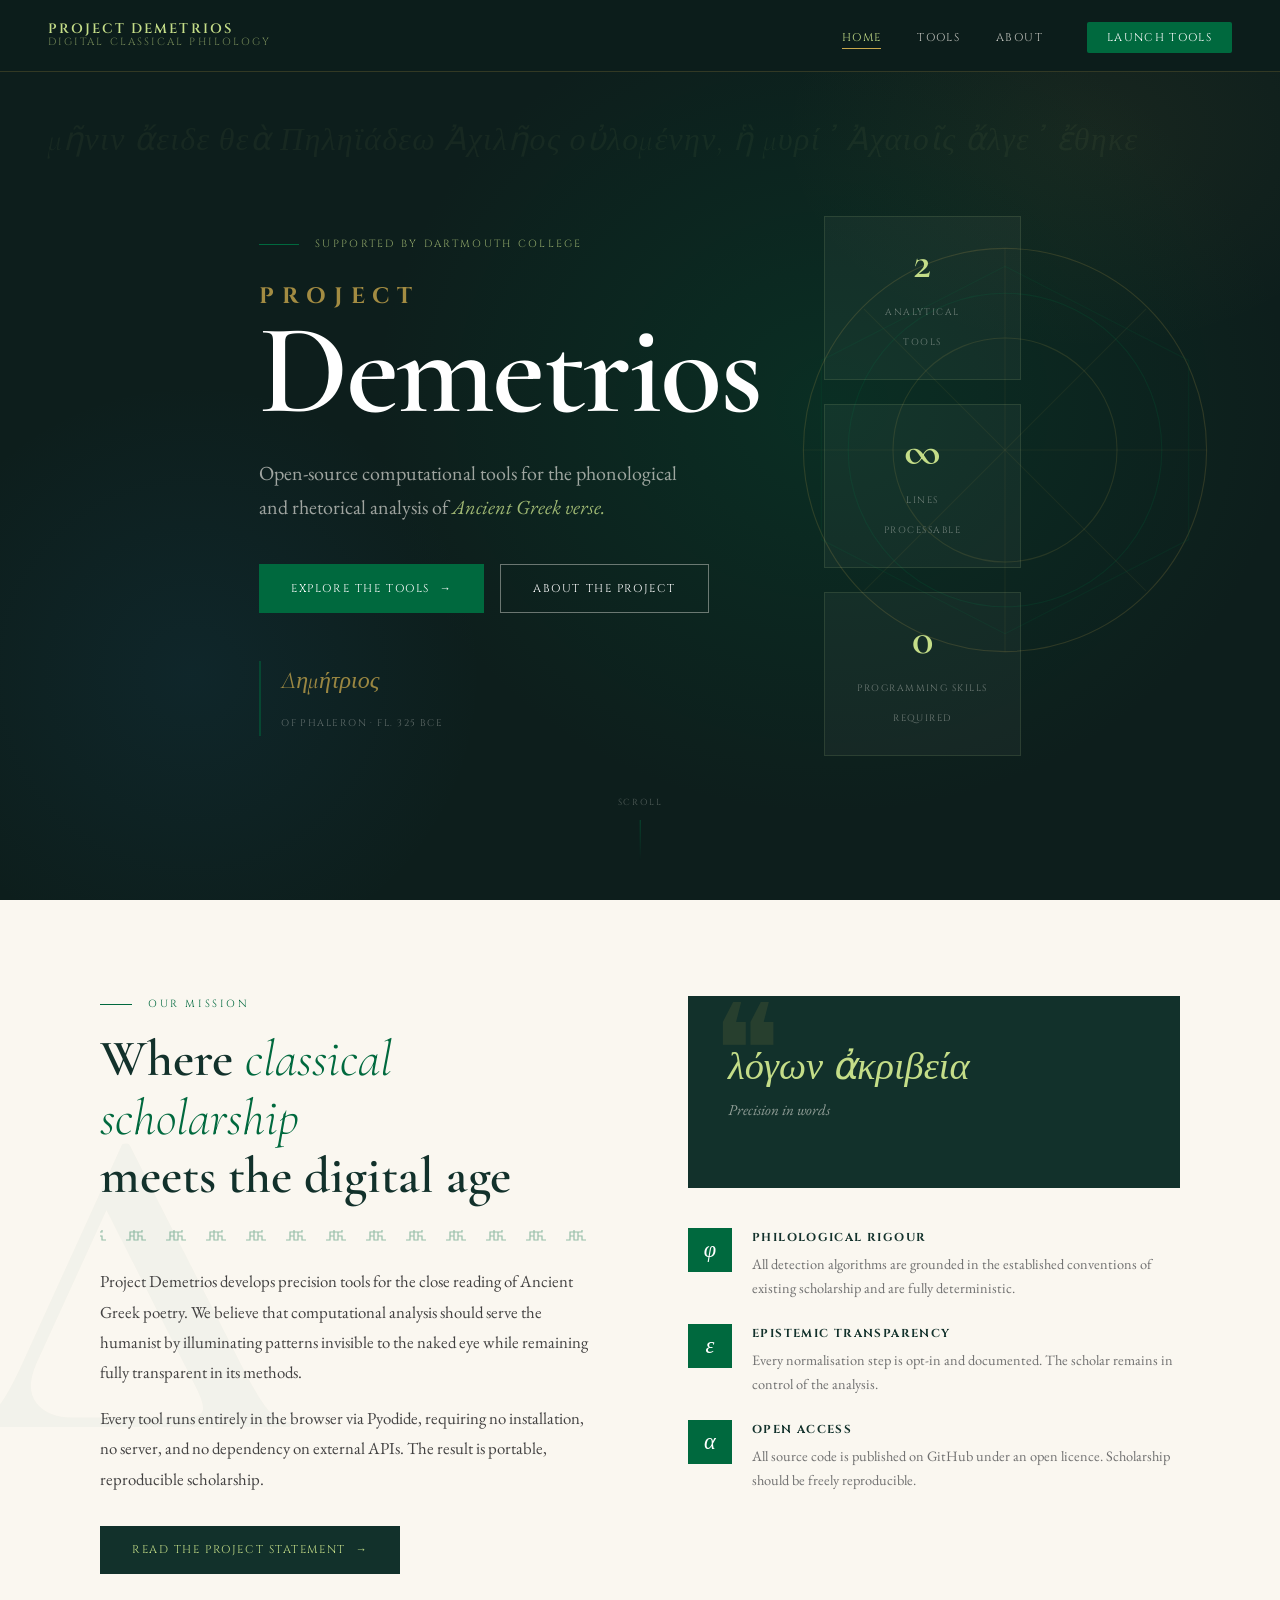
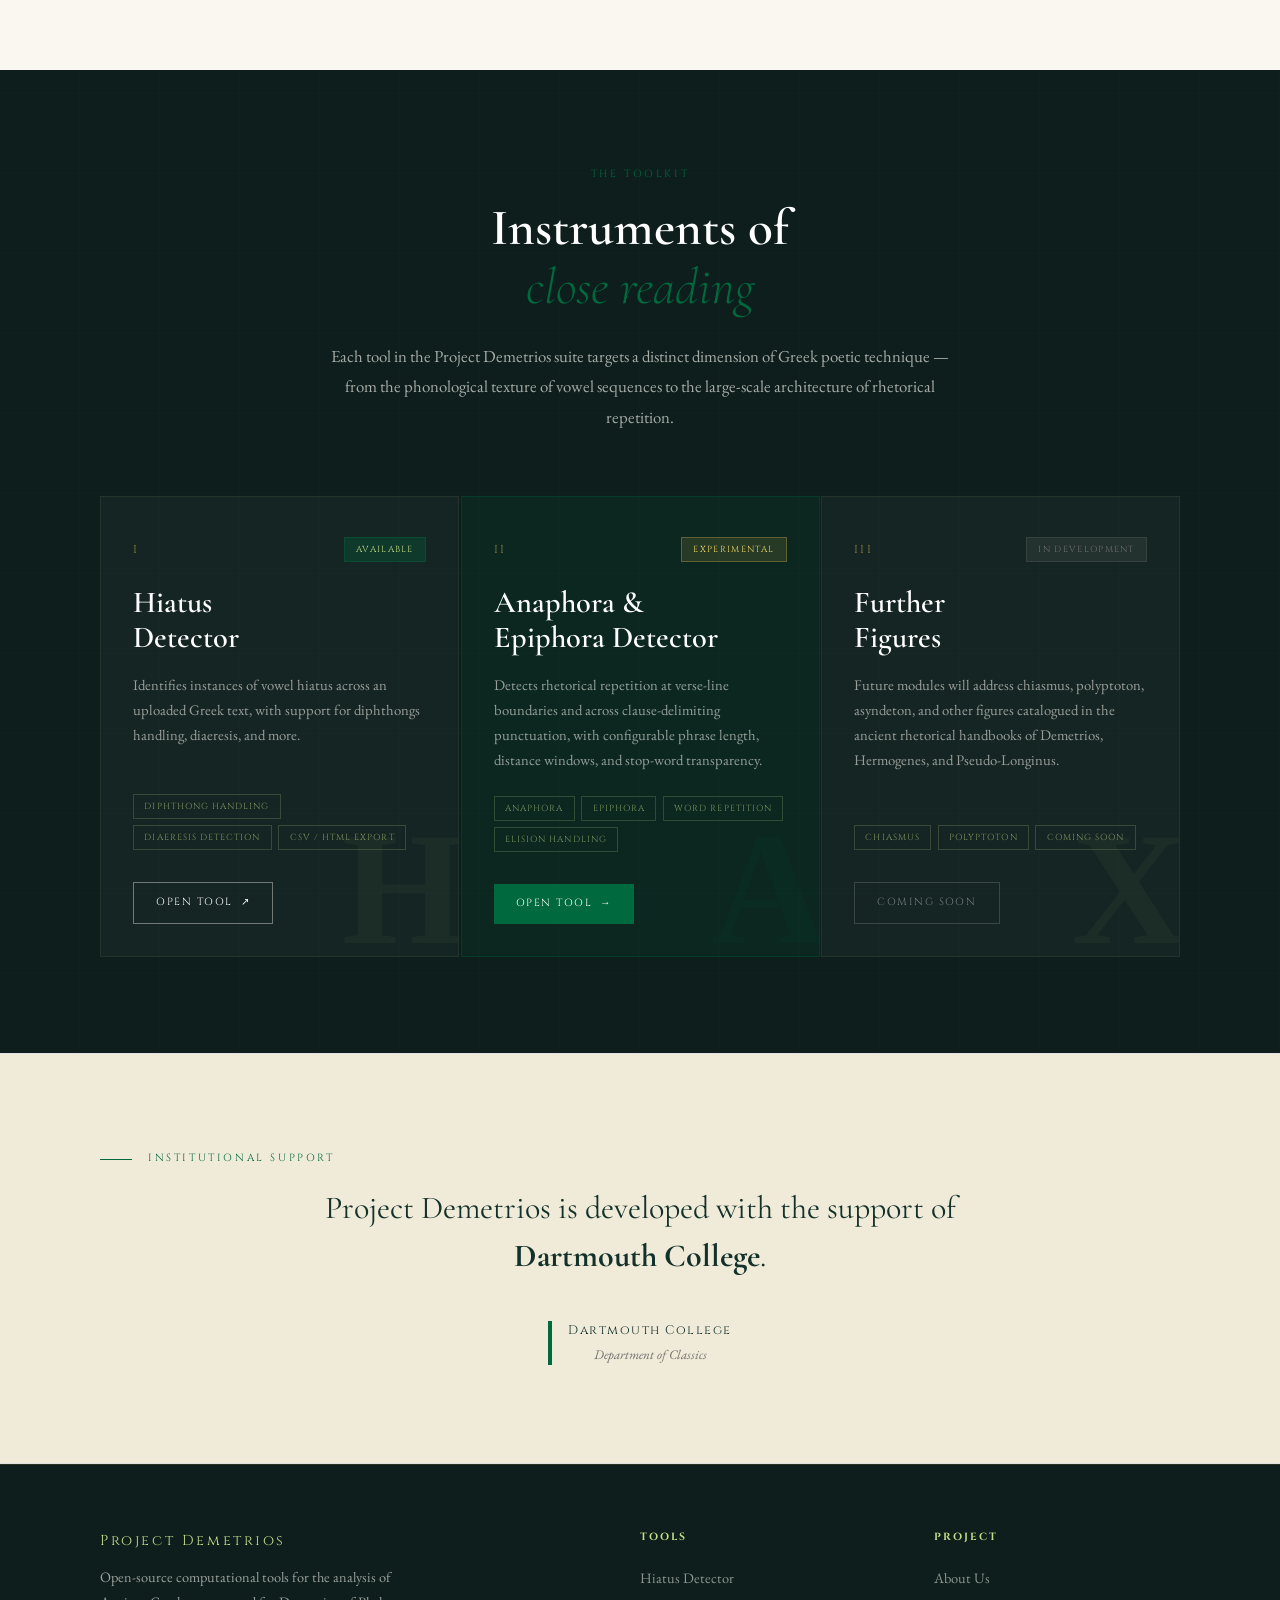
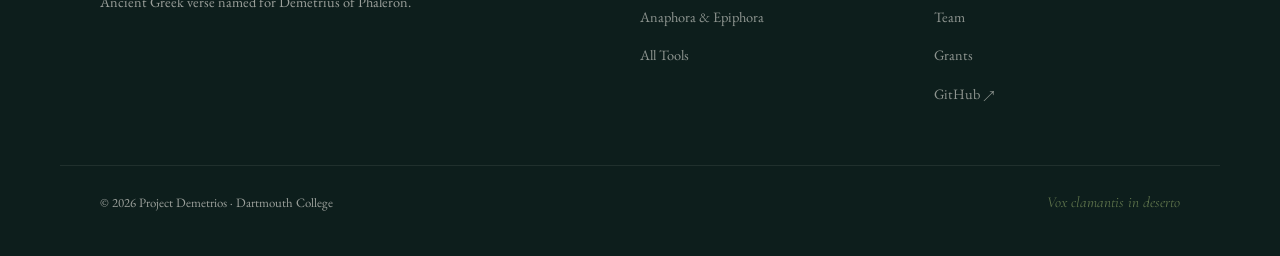
==== index.html @ bd02f6d4 "Update index.html" ====
<!DOCTYPE html>
<html lang="en">
<head>
  <meta charset="UTF-8" />
  <meta name="viewport" content="width=device-width, initial-scale=1.0" />
  <title>Project Demetrios — Digital Philology for Ancient Greek</title>
  <meta name="description" content="An open-source suite of computational tools for the phonological and rhetorical analysis of Ancient Greek verse, supported by Dartmouth College." />
  <link rel="stylesheet" href="style.css" />
  <link rel="stylesheet" href="home.css" />
  <link rel="icon" type="image/x-icon" href="/favicon.ico">
  <link rel="icon" type="image/png" sizes="16x16" href="/favicon-16x16.png">
  <link rel="icon" type="image/png" sizes="32x32" href="/favicon-32x32.png">
  <link rel="apple-touch-icon" sizes="180x180" href="/apple-touch-icon.png">
  <link rel="manifest" href="/site.webmanifest">
  <meta name="theme-color" content="#12312b">
</head>
<body>

<!-- ═══ NAVIGATION ═══════════════════════════════════════════════════════════ -->
<nav class="site-nav" aria-label="Main navigation">
  <a href="index.html" class="nav-logo">
    Project Demetrios
    <span>Digital Classical Philology</span>
  </a>
  <button class="hamburger" aria-label="Toggle navigation" aria-expanded="false">
    <span></span><span></span><span></span>
  </button>
  <ul class="nav-links">
    <li><a href="index.html">Home</a></li>
    <li><a href="tools.html">Tools</a></li>
    <li><a href="about.html">About</a></li>
    <li><a href="tools.html" class="nav-cta">Launch Tools</a></li>
  </ul>
</nav>

<!-- ═══ HERO ══════════════════════════════════════════════════════════════════ -->
<header class="hero" role="banner">
  <!-- Ghost manuscript inscription -->
  <div class="hero-inscription" aria-hidden="true">
    μῆνιν ἄειδε θεὰ Πηληϊάδεω Ἀχιλῆος οὐλομένην, ἣ μυρί᾽ Ἀχαιοῖς ἄλγε᾽ ἔθηκε
  </div>

  <!-- Geometric ornament -->
  <div class="hero-ornament" aria-hidden="true">
    <svg viewBox="0 0 200 200" fill="none" xmlns="http://www.w3.org/2000/svg">
      <circle cx="100" cy="100" r="90" stroke="rgba(201,168,76,0.25)" stroke-width="0.5"/>
      <circle cx="100" cy="100" r="70" stroke="rgba(0,105,62,0.3)" stroke-width="0.5"/>
      <circle cx="100" cy="100" r="50" stroke="rgba(201,168,76,0.2)" stroke-width="0.5"/>
      <line x1="100" y1="10" x2="100" y2="190" stroke="rgba(201,168,76,0.1)" stroke-width="0.5"/>
      <line x1="10" y1="100" x2="190" y2="100" stroke="rgba(201,168,76,0.1)" stroke-width="0.5"/>
      <line x1="37" y1="37" x2="163" y2="163" stroke="rgba(201,168,76,0.1)" stroke-width="0.5"/>
      <line x1="163" y1="37" x2="37" y2="163" stroke="rgba(201,168,76,0.1)" stroke-width="0.5"/>
      <polygon points="100,18 182,60 182,140 100,182 18,140 18,60" stroke="rgba(0,105,62,0.2)" stroke-width="0.5" fill="none"/>
    </svg>
  </div>

  <div class="hero-inner container">
    <div class="hero-content">
      <div class="hero-eyebrow">
        <span class="eyebrow-line"></span>
        Supported by Dartmouth College
      </div>

      <h1 class="hero-title">
        <span class="hero-title-project">Project</span>
        <span class="hero-title-name">Demetrios</span>
      </h1>

      <p class="hero-subtitle">
        Open-source computational tools for the phonological<br>
        and rhetorical analysis of <em>Ancient Greek verse.</em>
      </p>

      <div class="hero-actions">
        <a href="tools.html" class="btn btn-primary btn-arrow">Explore the Tools</a>
        <a href="about.html" class="btn btn-outline">About the Project</a>
      </div>

      <div class="hero-greek-label">
        <span>Δημήτριος</span>
        <span class="hero-greek-sub">Of Phaleron · fl. 325 BCE</span>
      </div>
    </div>

    <div class="hero-stat-cluster" aria-label="Project highlights">
      <div class="stat-card">
        <span class="stat-num">2</span>
        <span class="stat-label">Analytical<br>Tools</span>
      </div>
      <div class="stat-card">
        <span class="stat-num">∞</span>
        <span class="stat-label">Lines<br>Processable</span>
      </div>
      <div class="stat-card">
        <span class="stat-num">0</span>
        <span class="stat-label">Programming Skills<br>Required</span>
      </div>
    </div>
  </div>

  <!-- Scroll indicator -->
  <div class="scroll-indicator" aria-hidden="true">
    <span>Scroll</span>
    <div class="scroll-line"></div>
  </div>
</header>

<!-- ═══ MISSION STATEMENT ════════════════════════════════════════════════════ -->
<section class="section mission-section">
  <div class="container">
    <div class="mission-grid">
      <div class="mission-left reveal" data-delay="0">
        <div class="section-label">Our Mission</div>
        <h2 class="section-heading">
          Where <em>classical scholarship</em><br>
          meets the digital age
        </h2>
        <div class="meander-rule"></div>
        <p class="section-body">
          Project Demetrios develops precision tools for the close reading
          of Ancient Greek poetry. We believe that computational analysis
          should serve the humanist by illuminating patterns invisible to
          the naked eye while remaining fully transparent in its methods.
        </p>
        <p class="section-body" style="margin-top:1rem;">
          Every tool runs entirely in the browser via Pyodide, requiring
          no installation, no server, and no dependency on external APIs.
          The result is portable, reproducible scholarship.
        </p>
        <a href="about.html" class="btn btn-dark btn-arrow" style="margin-top:2rem;">
          Read the Project Statement
        </a>
      </div>

      <div class="mission-right reveal" data-delay="150">
        <blockquote class="pull-quote">
          <div class="pq-greek">λόγων ἀκριβεία</div>
          <div class="pq-translation">Precision in words</div>
        </blockquote>

        <div class="mission-pillars">
          <div class="pillar">
            <div class="pillar-icon">φ</div>
            <div class="pillar-text">
              <h4>Philological Rigour</h4>
              <p>All detection algorithms are grounded in the established
              conventions of existing scholarship and are fully deterministic.</p>
            </div>
          </div>
          <div class="pillar">
            <div class="pillar-icon">ε</div>
            <div class="pillar-text">
              <h4>Epistemic Transparency</h4>
              <p>Every normalisation step is opt-in and documented.
              The scholar remains in control of the analysis.</p>
            </div>
          </div>
          <div class="pillar">
            <div class="pillar-icon">α</div>
            <div class="pillar-text">
              <h4>Open Access</h4>
              <p>All source code is published on GitHub under an open
              licence. Scholarship should be freely reproducible.</p>
            </div>
          </div>
        </div>
      </div>
    </div>
  </div>
</section>

<!-- ═══ TOOLS SHOWCASE ═══════════════════════════════════════════════════════ -->
<section class="section tools-section">
  <div class="tools-bg-decoration" aria-hidden="true"></div>
  <div class="container">
    <div class="tools-header reveal">
      <div class="section-label">The Toolkit</div>
      <h2 class="section-heading" style="color: var(--snow-white);">
        Instruments of<br><em>close reading</em>
      </h2>
      <p class="section-body" style="color: rgba(250,247,240,0.65);">
        Each tool in the Project Demetrios suite targets a distinct
        dimension of Greek poetic technique — from the phonological
        texture of vowel sequences to the large-scale architecture of
        rhetorical repetition.
      </p>
    </div>

    <div class="tools-grid">

      <!-- Tool 1: Hiatus Detector -->
      <article class="tool-card reveal" data-delay="0">
        <div class="tool-card-header">
          <div class="tool-number">I</div>
          <div class="tool-badge">Available</div>
        </div>
        <div class="tool-greek-letter" aria-hidden="true">Η</div>
        <h3 class="tool-title">Hiatus<br>Detector</h3>
        <p class="tool-desc">
          Identifies instances of vowel hiatus across an uploaded Greek text, with
          support for diphthongs handling, diaeresis, and more.
        </p>
        <div class="tool-features">
          <span>Diphthong handling</span>
          <span>Diaeresis detection</span>
          <span>CSV / HTML export</span>
        </div>
        <a href="https://projectdemetrios.dartmouth.edu/hiatus/"
           target="_blank" rel="noopener"
           class="tool-link btn btn-outline">
          Open Tool <span>↗</span>
        </a>
      </article>

      <!-- Tool 2: Anaphora / Epiphora -->
      <article class="tool-card tool-card--featured reveal" data-delay="120">
        <div class="tool-card-header">
          <div class="tool-number">II</div>
          <div class="tool-badge tool-badge--new">Experimental</div>
        </div>
        <div class="tool-greek-letter" aria-hidden="true">Α</div>
        <h3 class="tool-title">Anaphora &amp;<br>Epiphora Detector</h3>
        <p class="tool-desc">
          Detects rhetorical repetition at verse-line boundaries and
          across clause-delimiting punctuation, with configurable
          phrase length, distance windows, and stop-word transparency.
        </p>
        <div class="tool-features">
          <span>Anaphora</span>
          <span>Epiphora</span>
          <span>Word repetition</span>
          <span>Elision handling</span>
        </div>
        <a href="tools.html" class="tool-link btn btn-primary">
          Open Tool <span>→</span>
        </a>
      </article>

      <!-- Tool 3: Coming soon -->
      <article class="tool-card tool-card--soon reveal" data-delay="240">
        <div class="tool-card-header">
          <div class="tool-number">III</div>
          <div class="tool-badge tool-badge--soon">In Development</div>
        </div>
        <div class="tool-greek-letter" aria-hidden="true">Χ</div>
        <h3 class="tool-title">Further<br>Figures</h3>
        <p class="tool-desc">
          Future modules will address chiasmus, polyptoton, asyndeton,
          and other figures catalogued in the ancient rhetorical handbooks
          of Demetrios, Hermogenes, and Pseudo-Longinus.
        </p>
        <div class="tool-features">
          <span>Chiasmus</span>
          <span>Polyptoton</span>
          <span>Coming Soon</span>
        </div>
        <span class="tool-link btn btn-outline" style="opacity:0.4;cursor:not-allowed;">
          Coming Soon
        </span>
      </article>

    </div>
  </div>
</section>

<!-- ═══ INSTITUTIONS ══════════════════════════════════════════════════════════ -->
<section class="section institutions-section">
  <div class="container">
    <div class="institutions-inner reveal">
      <div class="section-label">Institutional Support</div>
      <p class="institutions-statement">
        Project Demetrios is developed with the support of<br>
        <strong>Dartmouth College</strong>.
      </p>
      <div class="institution-logos">
        <div class="institution-logo">
          <div class="inst-color-block" style="background: var(--dartmouth-green);"></div>
          <div class="inst-text">
            <div class="inst-name">Dartmouth College</div>
            <div class="inst-dept">Department of Classics</div>
          </div>
        </div>
      </div>
    </div>
  </div>
</section>

<!-- ═══ FOOTER ═════════════════════════════════════════════════════════════════ -->
<footer class="site-footer">
  <div class="footer-inner">
    <div class="footer-brand">
      <div class="brand-name">Project Demetrios</div>
      <p>Open-source computational tools for the analysis of Ancient Greek verse named for Demetrius of Phaleron.</p>
    </div>
    <div class="footer-col">
      <h4>Tools</h4>
      <ul>
        <li><a href="https://projectdemetrios.dartmouth.edu/hiatus/" target="_blank">Hiatus Detector</a></li>
        <li><a href="https://projectdemetrios.dartmouth.edu/anaphora/">Anaphora &amp; Epiphora</a></li>
        <li><a href="tools.html">All Tools</a></li>
      </ul>
    </div>
    <div class="footer-col">
      <h4>Project</h4>
      <ul>
        <li><a href="about.html">About Us</a></li>
        <li><a href="about.html#team">Team</a></li>
        <li><a href="about.html#grants">Grants</a></li>
        <li><a href="https://github.com/dartmouth/project-demetrios" target="_blank">GitHub ↗</a></li>
      </ul>
    </div>
  </div>
  <div class="footer-bottom">
    <span>© 2026 Project Demetrios · Dartmouth College</span>
    <span class="greek-motto">Vox clamantis in deserto</span>
  </div>
</footer>

<script src="main.js"></script>
</body>
</html>
---- style.css ----
/* ═══════════════════════════════════════════════════════════════════════════
   PROJECT DEMETRIOS — Shared Stylesheet
   Neo-classical editorial aesthetic · Dartmouth color palette
   ═══════════════════════════════════════════════════════════════════════════ */

@import url('https://fonts.googleapis.com/css2?family=Cormorant+Garamond:ital,wght@0,300;0,400;0,500;0,600;0,700;1,300;1,400;1,500;1,600&family=EB+Garamond:ital,wght@0,400;0,500;0,600;1,400;1,500&family=Cinzel:wght@400;500;600;700&display=swap');

/* ── Dartmouth palette ──────────────────────────────────────────────────── */
:root {
  --dartmouth-green:       #00693e;
  --forest-green:          #12312b;
  --rich-forest:           #0d1e1c;
  --spring-green:          #c4dd88;
  --rich-spring:           #a5d75f;
  --river-blue:            #267aba;
  --river-navy:            #003c73;
  --summer-yellow:         #f5dc69;
  --bonfire-orange:        #ffa00f;
  --bonfire-red:           #9d162e;
  --violet:                #8a6996;
  --autumn-brown:          #643c20;
  --granite:               #424141;
  --gray-1:                #f7f7f7;
  --gray-2:                #e2e2e2;
  --gray-3:                #707070;
  --snow-white:            #ffffff;
  --midnight:              #000000;

  /* Design tokens */
  --parchment:             #faf7f0;
  --parchment-dark:        #f0ead8;
  --ink:                   #1a1611;
  --gold-accent:           #c9a84c;
  --rule-color:            rgba(0, 105, 62, 0.25);
  --shadow-deep:           0 8px 48px rgba(13, 30, 28, 0.18);
  --shadow-card:           0 2px 20px rgba(13, 30, 28, 0.10);

  /* Typography */
  --font-display:          'Cormorant Garamond', Georgia, serif;
  --font-body:             'EB Garamond', Georgia, serif;
  --font-caps:             'Cinzel', 'Trajan Pro', serif;

  /* Spacing */
  --nav-h:                 72px;
  --max-w:                 1160px;
  --section-gap:           96px;
}

/* ── Reset ──────────────────────────────────────────────────────────────── */
*, *::before, *::after { box-sizing: border-box; margin: 0; padding: 0; }
html { scroll-behavior: smooth; }
body {
  font-family: var(--font-body);
  font-size: 18px;
  line-height: 1.7;
  color: var(--ink);
  background: var(--parchment);
  -webkit-font-smoothing: antialiased;
}
img { display: block; max-width: 100%; }
a { color: inherit; text-decoration: none; }

/* ── Scrollbar ──────────────────────────────────────────────────────────── */
::-webkit-scrollbar { width: 6px; }
::-webkit-scrollbar-track { background: var(--parchment); }
::-webkit-scrollbar-thumb { background: var(--dartmouth-green); border-radius: 3px; }

/* ════════════════════════════════════════════════════════════════════════════
   NAVIGATION
   ════════════════════════════════════════════════════════════════════════════ */
.site-nav {
  position: fixed;
  top: 0; left: 0; right: 0;
  height: var(--nav-h);
  z-index: 100;
  display: flex;
  align-items: center;
  padding: 0 3rem;
  background: rgba(13, 30, 28, 0.96);
  backdrop-filter: blur(12px);
  border-bottom: 1px solid rgba(201, 168, 76, 0.2);
  transition: all 0.3s ease;
}

.site-nav .nav-logo {
  font-family: var(--font-caps);
  font-size: 0.85rem;
  font-weight: 600;
  letter-spacing: 0.15em;
  color: var(--spring-green);
  text-transform: uppercase;
  margin-right: auto;
  display: flex;
  flex-direction: column;
  line-height: 1.1;
}

.site-nav .nav-logo span {
  font-size: 0.65rem;
  color: rgba(196, 221, 136, 0.55);
  letter-spacing: 0.2em;
  font-weight: 400;
}

.nav-links {
  display: flex;
  align-items: center;
  gap: 0.25rem;
  list-style: none;
}

.nav-links a {
  font-family: var(--font-caps);
  font-size: 0.7rem;
  letter-spacing: 0.12em;
  text-transform: uppercase;
  color: rgba(250, 247, 240, 0.75);
  padding: 0.5rem 1rem;
  border-radius: 2px;
  transition: color 0.2s, background 0.2s;
  position: relative;
}

.nav-links a::after {
  content: '';
  position: absolute;
  bottom: 4px; left: 1rem; right: 1rem;
  height: 1px;
  background: var(--gold-accent);
  transform: scaleX(0);
  transition: transform 0.2s ease;
}

.nav-links a:hover,
.nav-links a.active {
  color: var(--spring-green);
}

.nav-links a:hover::after,
.nav-links a.active::after {
  transform: scaleX(1);
}

.nav-cta {
  margin-left: 1.5rem;
  font-family: var(--font-caps);
  font-size: 0.68rem;
  letter-spacing: 0.12em;
  text-transform: uppercase;
  background: var(--dartmouth-green);
  color: var(--snow-white) !important;
  padding: 0.5rem 1.25rem !important;
  border-radius: 2px;
  transition: background 0.2s !important;
}

.nav-cta:hover {
  background: var(--forest-green) !important;
  color: var(--spring-green) !important;
}

.nav-cta::after { display: none !important; }

.hamburger {
  display: none;
  flex-direction: column;
  gap: 5px;
  background: none;
  border: none;
  cursor: pointer;
  padding: 8px;
}

.hamburger span {
  display: block;
  width: 24px; height: 1.5px;
  background: var(--spring-green);
  transition: all 0.3s;
}

/* ════════════════════════════════════════════════════════════════════════════
   GREEK ORNAMENT / MEANDER RULE
   ════════════════════════════════════════════════════════════════════════════ */
.meander-rule {
  width: 100%;
  height: 12px;
  background-image: url("data:image/svg+xml,%3Csvg xmlns='http://www.w3.org/2000/svg' width='40' height='12'%3E%3Cpath d='M0 10 h4 v-4 h4 v4 h4 v-8 h-4 v4 h-4 v-4 h4 v-4 h8 v4 h-4 v4 h4 v4 h4' fill='none' stroke='%2300693e' stroke-width='1.2'/%3E%3C/svg%3E");
  background-repeat: repeat-x;
  background-position: center;
  opacity: 0.4;
  margin: 1.5rem 0;
}

.meander-rule.gold {
  background-image: url("data:image/svg+xml,%3Csvg xmlns='http://www.w3.org/2000/svg' width='40' height='12'%3E%3Cpath d='M0 10 h4 v-4 h4 v4 h4 v-8 h-4 v4 h-4 v-4 h4 v-4 h8 v4 h-4 v4 h4 v4 h4' fill='none' stroke='%23c9a84c' stroke-width='1.2'/%3E%3C/svg%3E");
  opacity: 0.6;
}

/* ════════════════════════════════════════════════════════════════════════════
   SECTION CONTAINERS
   ════════════════════════════════════════════════════════════════════════════ */
.container {
  max-width: var(--max-w);
  margin: 0 auto;
  padding: 0 2.5rem;
}

.section {
  padding: var(--section-gap) 0;
}

.section-label {
  font-family: var(--font-caps);
  font-size: 0.65rem;
  letter-spacing: 0.25em;
  text-transform: uppercase;
  color: var(--dartmouth-green);
  margin-bottom: 1rem;
  display: flex;
  align-items: center;
  gap: 1rem;
}

.section-label::before {
  content: '';
  display: inline-block;
  width: 32px; height: 1px;
  background: var(--dartmouth-green);
}

.section-heading {
  font-family: var(--font-display);
  font-size: clamp(2rem, 4vw, 3.2rem);
  font-weight: 600;
  line-height: 1.15;
  color: var(--forest-green);
  margin-bottom: 1.5rem;
}

.section-heading em {
  font-style: italic;
  font-weight: 300;
  color: var(--dartmouth-green);
}

.section-body {
  font-size: 1.05rem;
  color: var(--granite);
  max-width: 640px;
  line-height: 1.8;
}

/* ════════════════════════════════════════════════════════════════════════════
   FOOTER
   ════════════════════════════════════════════════════════════════════════════ */
.site-footer {
  background: var(--rich-forest);
  color: rgba(250, 247, 240, 0.6);
  padding: 4rem 0 2.5rem;
  border-top: 1px solid rgba(201, 168, 76, 0.15);
}

.footer-inner {
  max-width: var(--max-w);
  margin: 0 auto;
  padding: 0 2.5rem;
  display: grid;
  grid-template-columns: 2fr 1fr 1fr;
  gap: 3rem;
  margin-bottom: 3rem;
}

.footer-brand .brand-name {
  font-family: var(--font-caps);
  font-size: 0.9rem;
  letter-spacing: 0.18em;
  color: var(--spring-green);
  margin-bottom: 0.75rem;
}

.footer-brand p {
  font-size: 0.9rem;
  line-height: 1.7;
  max-width: 320px;
}

.footer-col h4 {
  font-family: var(--font-caps);
  font-size: 0.65rem;
  letter-spacing: 0.2em;
  text-transform: uppercase;
  color: var(--spring-green);
  margin-bottom: 1rem;
}

.footer-col ul { list-style: none; }
.footer-col ul li { margin-bottom: 0.5rem; }
.footer-col ul a {
  font-size: 0.9rem;
  color: rgba(250, 247, 240, 0.55);
  transition: color 0.2s;
}
.footer-col ul a:hover { color: var(--spring-green); }

.footer-bottom {
  max-width: var(--max-w);
  margin: 0 auto;
  padding: 1.5rem 2.5rem 0;
  border-top: 1px solid rgba(250, 247, 240, 0.08);
  display: flex;
  justify-content: space-between;
  align-items: center;
  font-size: 0.8rem;
  flex-wrap: wrap;
  gap: 0.5rem;
}

.footer-bottom .greek-motto {
  font-family: var(--font-display);
  font-style: italic;
  color: rgba(196, 221, 136, 0.45);
  font-size: 0.95rem;
}

/* ════════════════════════════════════════════════════════════════════════════
   BUTTONS
   ════════════════════════════════════════════════════════════════════════════ */
.btn {
  display: inline-flex;
  align-items: center;
  gap: 0.6rem;
  font-family: var(--font-caps);
  font-size: 0.7rem;
  letter-spacing: 0.14em;
  text-transform: uppercase;
  padding: 0.9rem 2rem;
  border: none;
  cursor: pointer;
  transition: all 0.25s ease;
  text-decoration: none;
}

.btn-primary {
  background: var(--dartmouth-green);
  color: var(--snow-white);
}

.btn-primary:hover {
  background: var(--forest-green);
  transform: translateY(-1px);
  box-shadow: 0 6px 24px rgba(0, 105, 62, 0.35);
}

.btn-outline {
  background: transparent;
  color: var(--snow-white);
  border: 1px solid rgba(250, 247, 240, 0.4);
}

.btn-outline:hover {
  border-color: var(--spring-green);
  color: var(--spring-green);
  transform: translateY(-1px);
}

.btn-dark {
  background: var(--forest-green);
  color: var(--spring-green);
}

.btn-dark:hover {
  background: var(--rich-forest);
  box-shadow: 0 6px 24px rgba(13, 30, 28, 0.4);
  transform: translateY(-1px);
}

.btn-arrow::after { content: ' →'; }

/* ════════════════════════════════════════════════════════════════════════════
   PAGE HERO (inner pages)
   ════════════════════════════════════════════════════════════════════════════ */
.page-hero {
  padding-top: calc(var(--nav-h) + 5rem);
  padding-bottom: 5rem;
  background: var(--rich-forest);
  position: relative;
  overflow: hidden;
}

.page-hero::before {
  content: '';
  position: absolute;
  inset: 0;
  background:
    radial-gradient(ellipse 60% 80% at 80% 50%, rgba(0,105,62,0.18) 0%, transparent 70%),
    radial-gradient(ellipse 40% 60% at 10% 80%, rgba(38,122,186,0.08) 0%, transparent 70%);
  pointer-events: none;
}

.page-hero-ghost {
  position: absolute;
  right: -1rem;
  top: 50%;
  transform: translateY(-50%);
  font-family: var(--font-display);
  font-size: clamp(6rem, 14vw, 14rem);
  font-weight: 700;
  color: rgba(196, 221, 136, 0.04);
  line-height: 1;
  pointer-events: none;
  letter-spacing: -0.03em;
  white-space: nowrap;
}

.page-hero-inner {
  max-width: var(--max-w);
  margin: 0 auto;
  padding: 0 2.5rem;
  position: relative;
  z-index: 1;
}

.page-hero .eyebrow {
  font-family: var(--font-caps);
  font-size: 0.65rem;
  letter-spacing: 0.25em;
  text-transform: uppercase;
  color: var(--spring-green);
  margin-bottom: 1.25rem;
  display: flex;
  align-items: center;
  gap: 1rem;
}

.page-hero .eyebrow::before {
  content: '';
  display: inline-block;
  width: 32px; height: 1px;
  background: var(--dartmouth-green);
}

.page-hero h1 {
  font-family: var(--font-display);
  font-size: clamp(2.5rem, 6vw, 5rem);
  font-weight: 600;
  line-height: 1.1;
  color: var(--snow-white);
  margin-bottom: 1.5rem;
  letter-spacing: -0.01em;
}

.page-hero h1 em {
  font-style: italic;
  font-weight: 300;
  color: var(--spring-green);
}

.page-hero .lead {
  font-family: var(--font-body);
  font-size: 1.2rem;
  color: rgba(250, 247, 240, 0.7);
  max-width: 600px;
  line-height: 1.75;
}

/* ════════════════════════════════════════════════════════════════════════════
   ANIMATIONS
   ════════════════════════════════════════════════════════════════════════════ */
@keyframes fadeUp {
  from { opacity: 0; transform: translateY(24px); }
  to   { opacity: 1; transform: translateY(0); }
}

@keyframes fadeIn {
  from { opacity: 0; }
  to   { opacity: 1; }
}

@keyframes shimmer {
  0%, 100% { opacity: 0.04; }
  50%       { opacity: 0.07; }
}

.reveal {
  opacity: 0;
  transform: translateY(20px);
  transition: opacity 0.7s ease, transform 0.7s ease;
}

.reveal.visible {
  opacity: 1;
  transform: translateY(0);
}

/* ════════════════════════════════════════════════════════════════════════════
   RESPONSIVE
   ════════════════════════════════════════════════════════════════════════════ */
@media (max-width: 768px) {
  :root { --section-gap: 64px; --nav-h: 64px; }

  .site-nav { padding: 0 1.25rem; }

  .nav-links {
    display: none;
    position: fixed;
    inset: var(--nav-h) 0 0 0;
    background: var(--rich-forest);
    flex-direction: column;
    align-items: stretch;
    padding: 2rem 1.5rem;
    gap: 0;
    border-top: 1px solid rgba(196,221,136,0.12);
  }

  .nav-links.open { display: flex; }

  .nav-links a {
    font-size: 0.85rem;
    padding: 1rem 0;
    border-bottom: 1px solid rgba(250,247,240,0.07);
    border-radius: 0;
  }

  .nav-links a::after { display: none; }

  .nav-cta {
    margin-left: 0 !important;
    margin-top: 1.5rem;
    text-align: center;
    padding: 0.9rem 1.5rem !important;
  }

  .hamburger { display: flex; }

  .container { padding: 0 1.25rem; }

  .footer-inner {
    grid-template-columns: 1fr;
    gap: 2rem;
  }

  .footer-bottom {
    flex-direction: column;
    text-align: center;
  }
}
---- home.css ----
/* ═══════════════════════════════════════════════════════════════════════════
   PROJECT DEMETRIOS — Homepage CSS (home.css)
   ═══════════════════════════════════════════════════════════════════════════ */

/* ════════════════════════════════════════════════════════════════════════════
   HERO
   ════════════════════════════════════════════════════════════════════════════ */
.hero {
  min-height: 100svh;
  background: var(--rich-forest);
  position: relative;
  overflow: hidden;
  display: flex;
  align-items: center;
  padding-top: var(--nav-h);
}

/* Radial light glow */
.hero::before {
  content: '';
  position: absolute;
  inset: 0;
  background:
    radial-gradient(ellipse 55% 70% at 65% 45%, rgba(0,105,62,0.22) 0%, transparent 65%),
    radial-gradient(ellipse 35% 50% at 15% 75%, rgba(38,122,186,0.09) 0%, transparent 65%),
    radial-gradient(ellipse 40% 40% at 85% 15%, rgba(201,168,76,0.06) 0%, transparent 60%);
  pointer-events: none;
}

/* Ghost inscription — the opening of the Iliad */
.hero-inscription {
  position: absolute;
  top: 12%;
  left: 0;
  right: 0;
  font-family: var(--font-display);
  font-size: clamp(1.1rem, 2.5vw, 2rem);
  font-style: italic;
  font-weight: 300;
  color: rgba(196, 221, 136, 0.055);
  line-height: 2;
  pointer-events: none;
  padding: 0 3rem;
  letter-spacing: 0.04em;
  animation: shimmer 8s ease-in-out infinite;
  white-space: nowrap;
  overflow: hidden;
  text-overflow: clip;
}

/* Circular geometric ornament */
.hero-ornament {
  position: absolute;
  right: 4%;
  top: 50%;
  transform: translateY(-50%);
  width: clamp(260px, 35vw, 480px);
  height: clamp(260px, 35vw, 480px);
  opacity: 0.7;
  animation: rotate-slow 60s linear infinite;
  pointer-events: none;
}

@keyframes rotate-slow {
  from { transform: translateY(-50%) rotate(0deg); }
  to   { transform: translateY(-50%) rotate(360deg); }
}

.hero-inner {
  position: relative;
  z-index: 2;
  display: flex;
  align-items: center;
  justify-content: space-between;
  gap: 4rem;
  padding-top: 2rem;
  padding-bottom: 2rem;
}

.hero-content {
  flex: 1;
  max-width: 620px;
}

/* Eyebrow */
.hero-eyebrow {
  font-family: var(--font-caps);
  font-size: 0.65rem;
  letter-spacing: 0.22em;
  text-transform: uppercase;
  color: rgba(196, 221, 136, 0.7);
  margin-bottom: 2rem;
  display: flex;
  align-items: center;
  gap: 1rem;
  animation: fadeUp 0.9s ease both;
}

.eyebrow-line {
  display: inline-block;
  width: 40px;
  height: 1px;
  background: var(--dartmouth-green);
}

/* Main title */
.hero-title {
  margin-bottom: 1.5rem;
  line-height: 0.9;
  animation: fadeUp 0.9s 0.1s ease both;
}

.hero-title-project {
  display: block;
  font-family: var(--font-caps);
  font-size: clamp(1rem, 2.2vw, 1.4rem);
  letter-spacing: 0.35em;
  text-transform: uppercase;
  color: rgba(201, 168, 76, 0.8);
  margin-bottom: 0.25rem;
}

.hero-title-name {
  display: block;
  font-family: var(--font-display);
  font-size: clamp(4rem, 10vw, 8.5rem);
  font-weight: 600;
  color: var(--snow-white);
  letter-spacing: -0.02em;
  line-height: 0.95;
}

/* Subtitle */
.hero-subtitle {
  font-family: var(--font-body);
  font-size: clamp(1rem, 1.8vw, 1.25rem);
  color: rgba(250, 247, 240, 0.62);
  line-height: 1.7;
  margin-bottom: 2.5rem;
  animation: fadeUp 0.9s 0.2s ease both;
}

.hero-subtitle em {
  font-style: italic;
  color: rgba(196, 221, 136, 0.8);
}

/* CTA buttons */
.hero-actions {
  display: flex;
  gap: 1rem;
  flex-wrap: wrap;
  margin-bottom: 3rem;
  animation: fadeUp 0.9s 0.3s ease both;
}

/* Greek name label */
.hero-greek-label {
  border-left: 2px solid rgba(0, 105, 62, 0.5);
  padding-left: 1.25rem;
  animation: fadeUp 0.9s 0.4s ease both;
}

.hero-greek-label span:first-child {
  display: block;
  font-family: var(--font-display);
  font-size: 1.5rem;
  font-style: italic;
  color: rgba(201, 168, 76, 0.75);
  margin-bottom: 0.2rem;
}

.hero-greek-sub {
  font-family: var(--font-caps);
  font-size: 0.6rem;
  letter-spacing: 0.15em;
  text-transform: uppercase;
  color: rgba(250, 247, 240, 0.35);
}

/* Stat cluster */
.hero-stat-cluster {
  display: flex;
  flex-direction: column;
  gap: 1.5rem;
  flex-shrink: 0;
  animation: fadeUp 0.9s 0.35s ease both;
}

.stat-card {
  background: rgba(255,255,255,0.04);
  border: 1px solid rgba(196, 221, 136, 0.12);
  padding: 1.5rem 2rem;
  text-align: center;
  min-width: 130px;
  backdrop-filter: blur(8px);
  transition: border-color 0.3s, background 0.3s;
}

.stat-card:hover {
  border-color: rgba(0, 105, 62, 0.4);
  background: rgba(0,105,62,0.08);
}

.stat-num {
  display: block;
  font-family: var(--font-display);
  font-size: 2.8rem;
  font-weight: 600;
  color: var(--spring-green);
  line-height: 1;
  margin-bottom: 0.5rem;
}

.stat-label {
  font-family: var(--font-caps);
  font-size: 0.58rem;
  letter-spacing: 0.16em;
  text-transform: uppercase;
  color: rgba(250, 247, 240, 0.4);
  line-height: 1.4;
}

/* Scroll indicator */
.scroll-indicator {
  position: absolute;
  bottom: 2.5rem;
  left: 50%;
  transform: translateX(-50%);
  display: flex;
  flex-direction: column;
  align-items: center;
  gap: 0.6rem;
  animation: fadeIn 1s 1s ease both;
}

.scroll-indicator span {
  font-family: var(--font-caps);
  font-size: 0.55rem;
  letter-spacing: 0.2em;
  text-transform: uppercase;
  color: rgba(250, 247, 240, 0.3);
}

.scroll-line {
  width: 1px;
  height: 40px;
  background: linear-gradient(to bottom, rgba(0,105,62,0.6), transparent);
  animation: scroll-pulse 2s ease-in-out infinite;
}

@keyframes scroll-pulse {
  0%, 100% { opacity: 0.4; transform: scaleY(1); }
  50%       { opacity: 1;   transform: scaleY(1.1); }
}

/* ════════════════════════════════════════════════════════════════════════════
   MISSION SECTION
   ════════════════════════════════════════════════════════════════════════════ */
.mission-section {
  background: var(--parchment);
  position: relative;
}

.mission-section::before {
  content: 'Δ';
  position: absolute;
  left: -2rem;
  top: 50%;
  transform: translateY(-50%);
  font-family: var(--font-display);
  font-size: 28rem;
  font-weight: 700;
  color: rgba(0, 105, 62, 0.03);
  pointer-events: none;
  line-height: 1;
}

.mission-grid {
  display: grid;
  grid-template-columns: 1fr 1fr;
  gap: 6rem;
  align-items: start;
}

/* Pull quote */
.pull-quote {
  background: var(--forest-green);
  padding: 3rem 2.5rem;
  position: relative;
  margin-bottom: 2.5rem;
  overflow: hidden;
}

.pull-quote::before {
  content: '❝';
  position: absolute;
  top: -0.5rem;
  left: 1.5rem;
  font-size: 8rem;
  color: rgba(201, 168, 76, 0.12);
  font-family: Georgia, serif;
  line-height: 1;
}

.pq-greek {
  font-family: var(--font-display);
  font-size: 2.4rem;
  font-style: italic;
  font-weight: 400;
  color: var(--spring-green);
  margin-bottom: 0.5rem;
  line-height: 1.2;
  position: relative;
}

.pq-translation {
  font-family: var(--font-body);
  font-size: 0.95rem;
  color: rgba(250, 247, 240, 0.55);
  font-style: italic;
  margin-bottom: 1rem;
}

.pq-attribution {
  font-family: var(--font-caps);
  font-size: 0.6rem;
  letter-spacing: 0.2em;
  text-transform: uppercase;
  color: rgba(201, 168, 76, 0.6);
}

/* Pillars */
.mission-pillars {
  display: flex;
  flex-direction: column;
  gap: 1.5rem;
}

.pillar {
  display: flex;
  gap: 1.25rem;
  align-items: flex-start;
}

.pillar-icon {
  flex-shrink: 0;
  width: 44px;
  height: 44px;
  background: var(--dartmouth-green);
  display: flex;
  align-items: center;
  justify-content: center;
  font-family: var(--font-display);
  font-size: 1.4rem;
  font-style: italic;
  color: var(--snow-white);
  font-weight: 300;
}

.pillar-text h4 {
  font-family: var(--font-caps);
  font-size: 0.72rem;
  letter-spacing: 0.12em;
  text-transform: uppercase;
  color: var(--forest-green);
  margin-bottom: 0.3rem;
}

.pillar-text p {
  font-size: 0.9rem;
  color: var(--gray-3);
  line-height: 1.65;
}

/* ════════════════════════════════════════════════════════════════════════════
   TOOLS SECTION
   ════════════════════════════════════════════════════════════════════════════ */
.tools-section {
  background: var(--rich-forest);
  position: relative;
  overflow: hidden;
}

.tools-bg-decoration {
  position: absolute;
  inset: 0;
  background-image:
    repeating-linear-gradient(
      0deg,
      transparent,
      transparent 79px,
      rgba(0,105,62,0.06) 79px,
      rgba(0,105,62,0.06) 80px
    ),
    repeating-linear-gradient(
      90deg,
      transparent,
      transparent 79px,
      rgba(0,105,62,0.04) 79px,
      rgba(0,105,62,0.04) 80px
    );
  pointer-events: none;
}

.tools-header {
  text-align: center;
  margin-bottom: 4rem;
  position: relative;
}

.tools-header .section-label { justify-content: center; }
.tools-header .section-label::before { display: none; }
.tools-header .section-body { margin: 0 auto; text-align: center; }

.tools-grid {
  display: grid;
  grid-template-columns: repeat(3, 1fr);
  gap: 1.5px;
  position: relative;
}

/* Tool cards */
.tool-card {
  background: rgba(255,255,255,0.03);
  border: 1px solid rgba(196,221,136,0.08);
  padding: 2.5rem 2rem 2rem;
  position: relative;
  overflow: hidden;
  display: flex;
  flex-direction: column;
  transition: background 0.3s, border-color 0.3s, transform 0.3s;
}

.tool-card:hover {
  background: rgba(255,255,255,0.06);
  border-color: rgba(0,105,62,0.35);
  transform: translateY(-3px);
}

.tool-card--featured {
  background: rgba(0, 105, 62, 0.12);
  border-color: rgba(0, 105, 62, 0.3);
}

.tool-card--featured:hover {
  background: rgba(0, 105, 62, 0.18);
}

.tool-card--soon {
  opacity: 0.65;
}

.tool-card--soon:hover {
  transform: none;
  background: rgba(255,255,255,0.03);
  border-color: rgba(196,221,136,0.08);
}

.tool-card-header {
  display: flex;
  justify-content: space-between;
  align-items: center;
  margin-bottom: 1.5rem;
}

.tool-number {
  font-family: var(--font-caps);
  font-size: 0.72rem;
  letter-spacing: 0.2em;
  color: rgba(201, 168, 76, 0.7);
}

.tool-badge {
  font-family: var(--font-caps);
  font-size: 0.55rem;
  letter-spacing: 0.15em;
  text-transform: uppercase;
  padding: 0.25rem 0.7rem;
  background: rgba(0,105,62,0.3);
  color: var(--spring-green);
  border: 1px solid rgba(0,105,62,0.4);
}

.tool-badge--new {
  background: rgba(201, 168, 76, 0.15);
  color: var(--summer-yellow);
  border-color: rgba(201, 168, 76, 0.35);
}

.tool-badge--soon {
  background: rgba(112,112,112,0.15);
  color: var(--gray-3);
  border-color: rgba(112,112,112,0.25);
}

/* Ghost letter */
.tool-greek-letter {
  position: absolute;
  right: -0.5rem;
  bottom: -1rem;
  font-family: var(--font-display);
  font-size: 10rem;
  font-weight: 700;
  color: rgba(196, 221, 136, 0.04);
  line-height: 1;
  pointer-events: none;
  transition: color 0.3s;
}

.tool-card:hover .tool-greek-letter {
  color: rgba(0, 105, 62, 0.08);
}

.tool-card--featured .tool-greek-letter {
  color: rgba(0, 105, 62, 0.07);
}

.tool-title {
  font-family: var(--font-display);
  font-size: 1.9rem;
  font-weight: 600;
  color: var(--snow-white);
  line-height: 1.15;
  margin-bottom: 1rem;
  position: relative;
}

.tool-desc {
  font-size: 0.92rem;
  color: rgba(250, 247, 240, 0.58);
  line-height: 1.7;
  margin-bottom: 1.5rem;
  flex: 1;
  position: relative;
}

.tool-features {
  display: flex;
  flex-wrap: wrap;
  gap: 0.4rem;
  margin-bottom: 2rem;
  position: relative;
}

.tool-features span {
  font-family: var(--font-caps);
  font-size: 0.55rem;
  letter-spacing: 0.12em;
  text-transform: uppercase;
  padding: 0.25rem 0.65rem;
  border: 1px solid rgba(196,221,136,0.2);
  color: rgba(196,221,136,0.6);
}

.tool-link {
  display: inline-flex;
  align-items: center;
  gap: 0.5rem;
  align-self: flex-start;
  position: relative;
  font-size: 0.65rem;
  padding: 0.7rem 1.4rem;
}

/* ════════════════════════════════════════════════════════════════════════════
   INSTITUTIONS
   ════════════════════════════════════════════════════════════════════════════ */
.institutions-section {
  background: var(--parchment-dark);
  border-top: 1px solid var(--gray-2);
  border-bottom: 1px solid var(--gray-2);
}

.institutions-inner {
  text-align: center;
}

.institutions-statement {
  font-family: var(--font-display);
  font-size: clamp(1.3rem, 2.5vw, 2rem);
  color: var(--forest-green);
  font-weight: 400;
  line-height: 1.5;
  margin-bottom: 2.5rem;
}

.institution-logos {
  display: flex;
  align-items: center;
  justify-content: center;
  gap: 3rem;
  flex-wrap: wrap;
}

.institution-logo {
  display: flex;
  align-items: center;
  gap: 1rem;
}

.inst-color-block {
  width: 4px;
  height: 44px;
  flex-shrink: 0;
}

.inst-name {
  font-family: var(--font-caps);
  font-size: 0.78rem;
  letter-spacing: 0.12em;
  color: var(--forest-green);
  margin-bottom: 0.2rem;
}

.inst-dept {
  font-size: 0.82rem;
  color: var(--gray-3);
  font-style: italic;
}

.institution-divider {
  font-size: 2rem;
  color: var(--gray-2);
}

/* ════════════════════════════════════════════════════════════════════════════
   RESPONSIVE — HOMEPAGE
   ════════════════════════════════════════════════════════════════════════════ */
@media (max-width: 1024px) {
  .tools-grid { grid-template-columns: 1fr 1fr; }
  .tool-card--soon { display: none; }
}

@media (max-width: 768px) {
  .hero-inner {
    flex-direction: column;
    align-items: flex-start;
    gap: 3rem;
  }

  .hero-stat-cluster {
    flex-direction: row;
    width: 100%;
    justify-content: flex-start;
  }

  .stat-card { min-width: 0; flex: 1; padding: 1rem; }
  .stat-num  { font-size: 2rem; }

  .hero-ornament { display: none; }

  .mission-grid { grid-template-columns: 1fr; gap: 3rem; }

  .tools-grid { grid-template-columns: 1fr; }
  .tool-card--soon { display: flex; }
}

@media (max-width: 480px) {
  .hero-title-name { font-size: 3.5rem; }
  .hero-actions { flex-direction: column; }
  .hero-actions .btn { width: 100%; justify-content: center; }
}
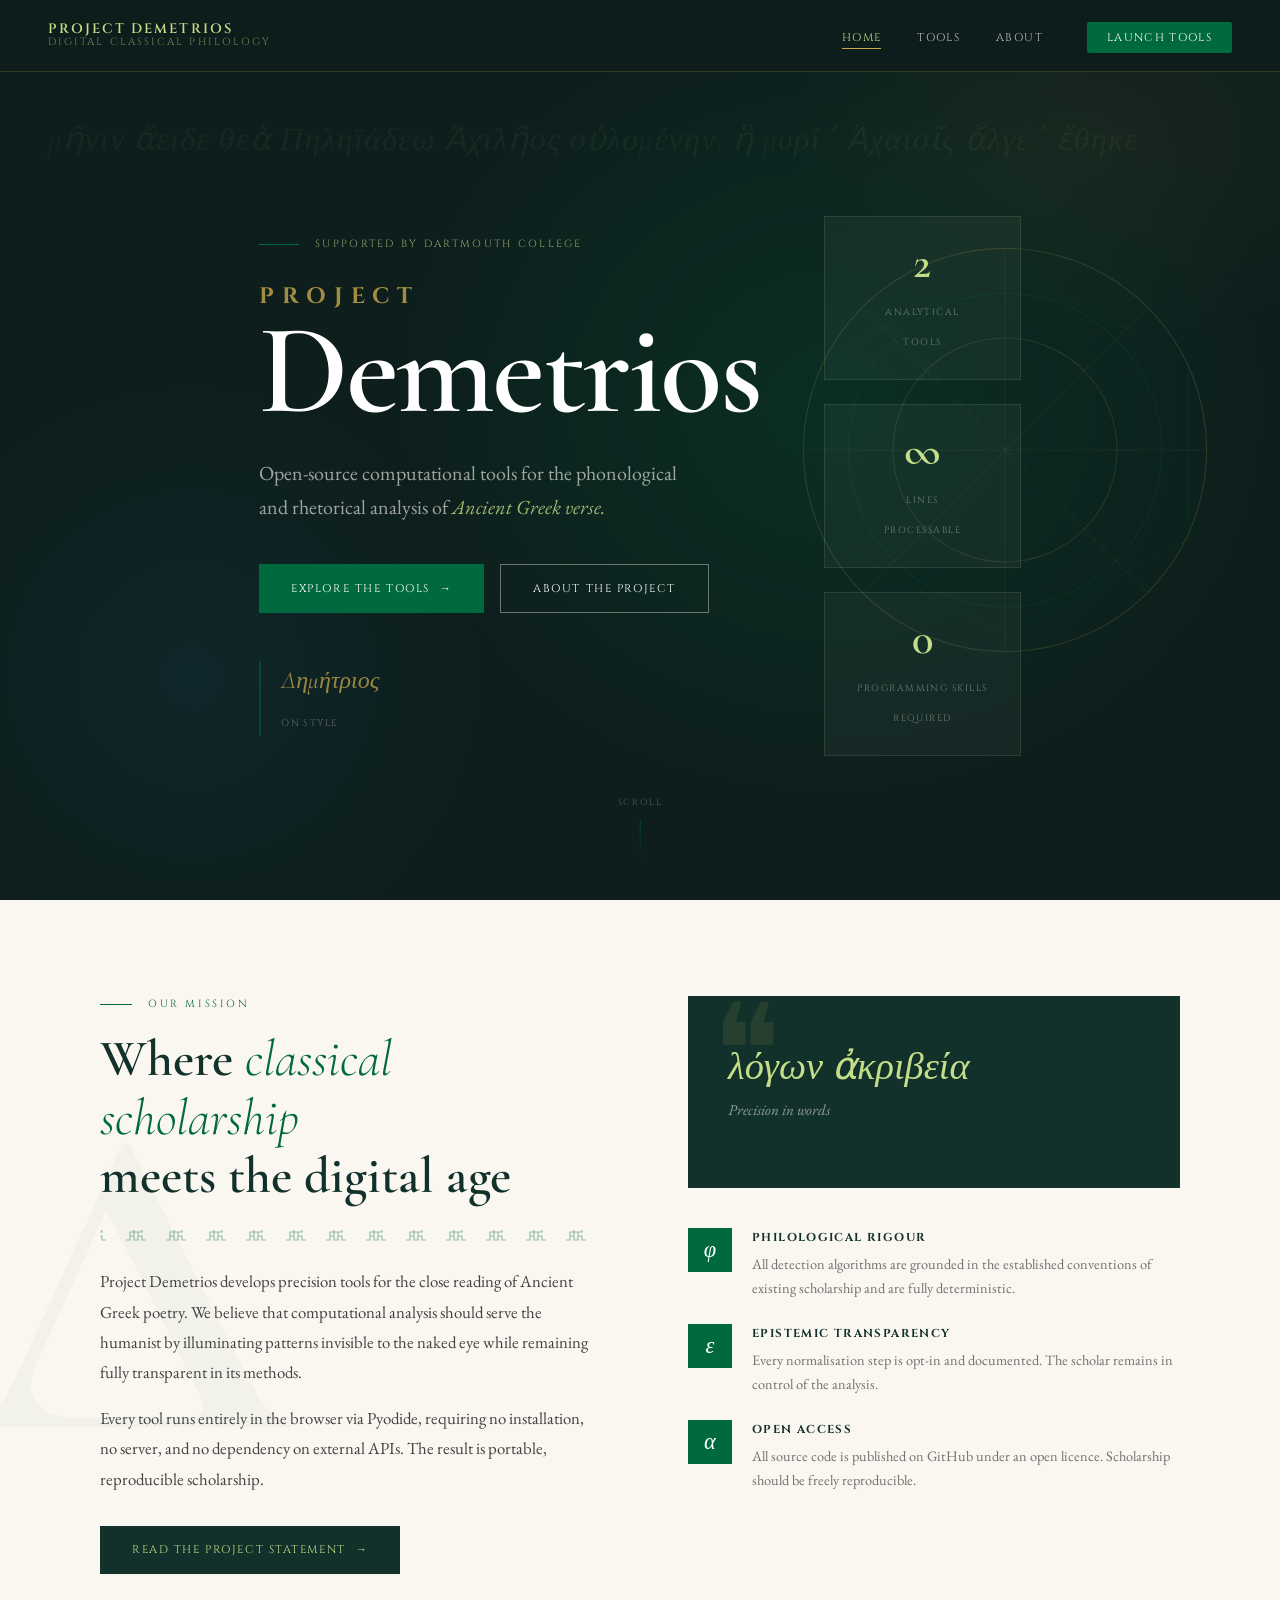
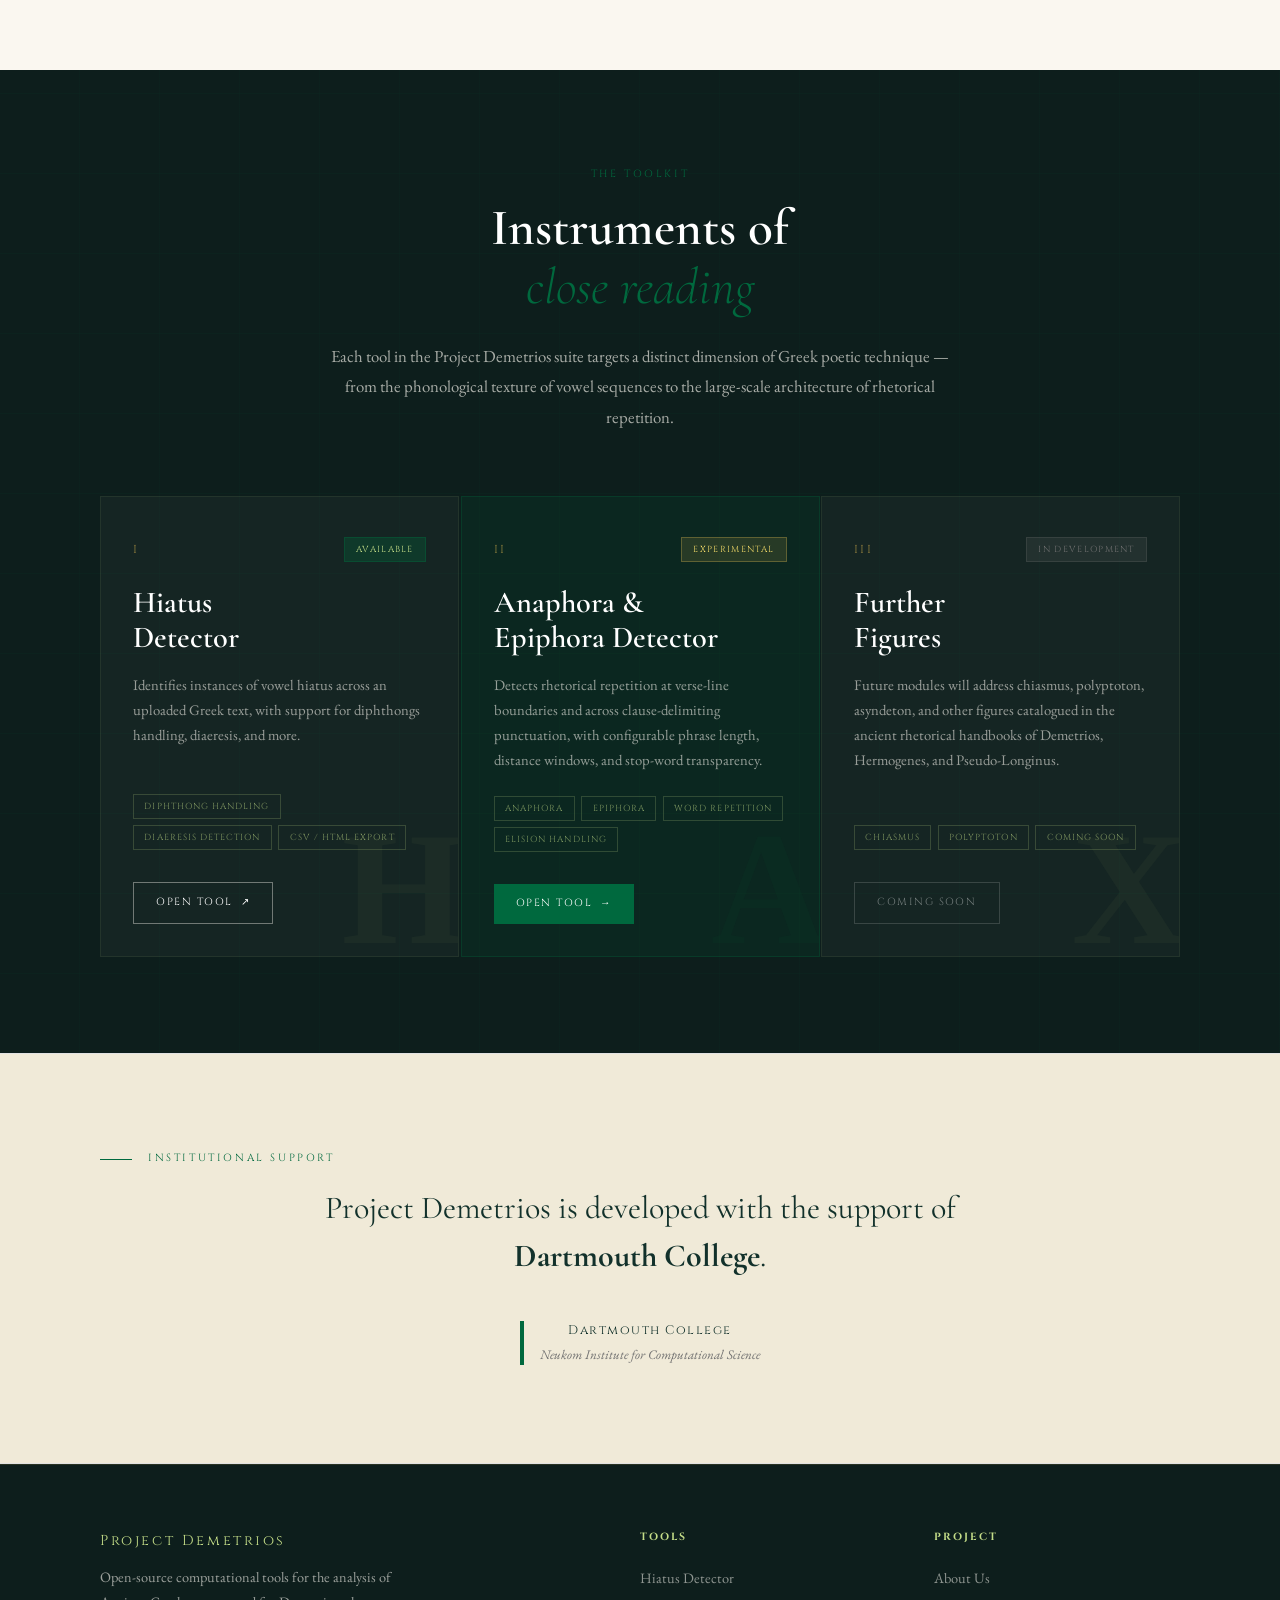
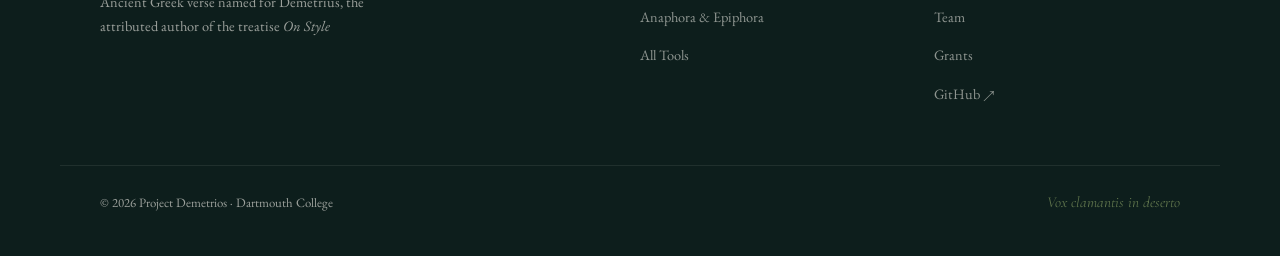
==== commit a59ec1a2: "Update index.html" ====
--- a/index.html
+++ b/index.html
@@ -78,7 +78,7 @@
 
       <div class="hero-greek-label">
         <span>Δημήτριος</span>
-        <span class="hero-greek-sub">Of Phaleron · fl. 325 BCE</span>
+        <span class="hero-greek-sub">On Style</span>
       </div>
     </div>
 
@@ -277,7 +277,7 @@
           <div class="inst-color-block" style="background: var(--dartmouth-green);"></div>
           <div class="inst-text">
             <div class="inst-name">Dartmouth College</div>
-            <div class="inst-dept">Department of Classics</div>
+            <div class="inst-dept">Neukom Institute for Computational Science</div>
           </div>
         </div>
       </div>
@@ -290,7 +290,7 @@
   <div class="footer-inner">
     <div class="footer-brand">
       <div class="brand-name">Project Demetrios</div>
-      <p>Open-source computational tools for the analysis of Ancient Greek verse named for Demetrius of Phaleron.</p>
+      <p>Open-source computational tools for the analysis of Ancient Greek verse named for Demetrius, the attributed author of the treatise <i>On Style</i></p>
     </div>
     <div class="footer-col">
       <h4>Tools</h4>
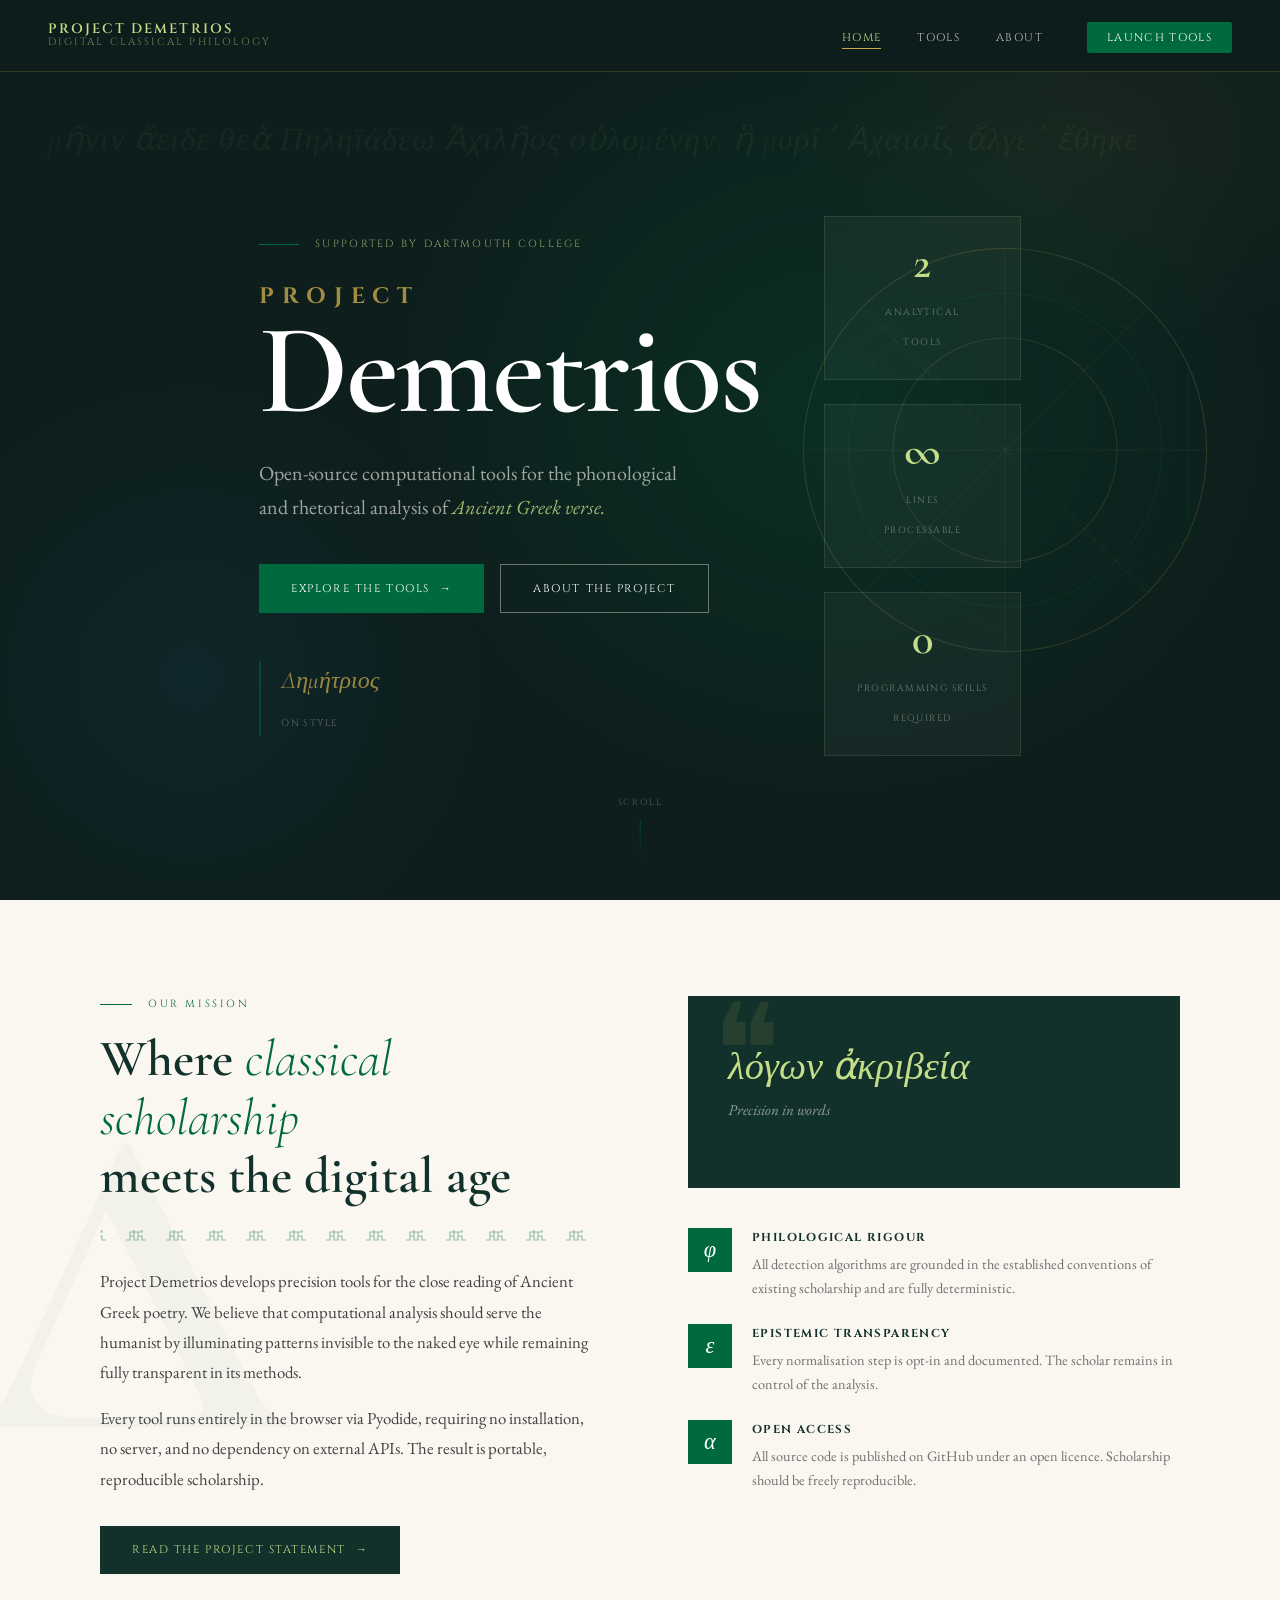
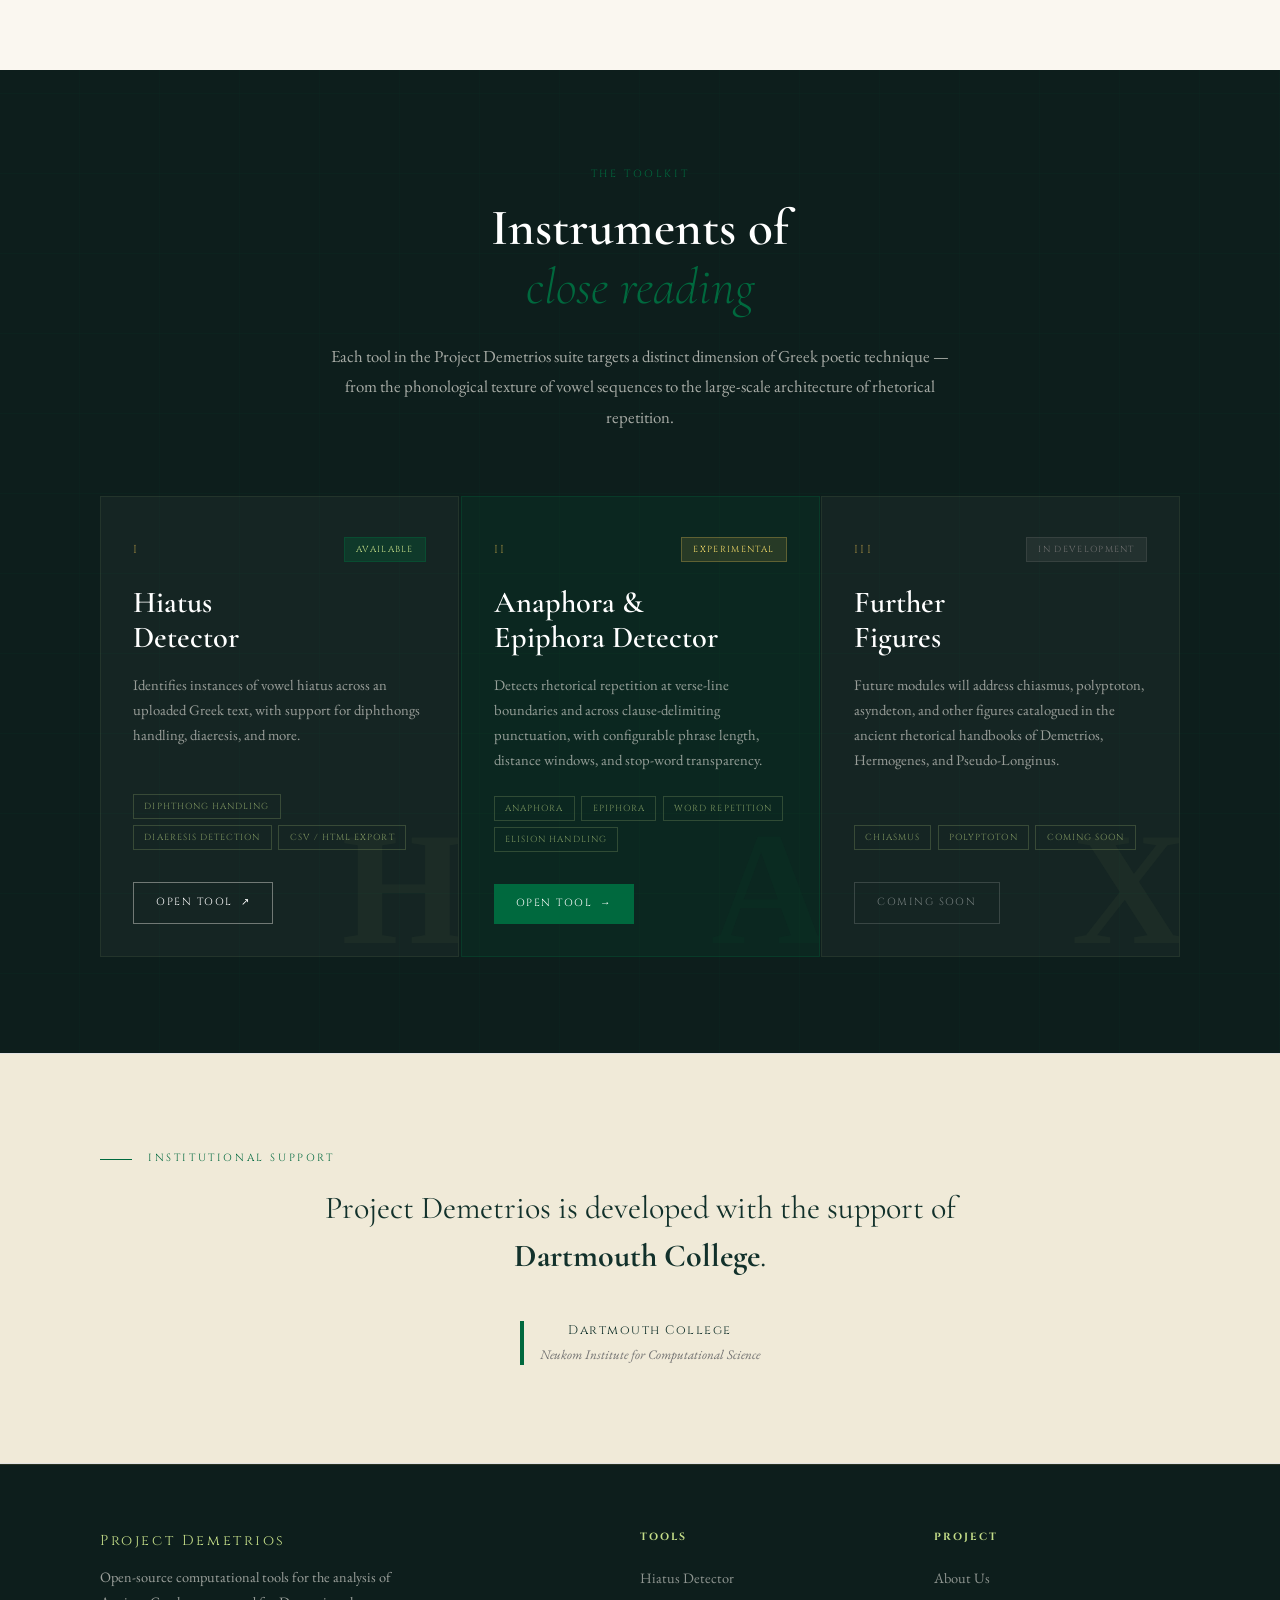
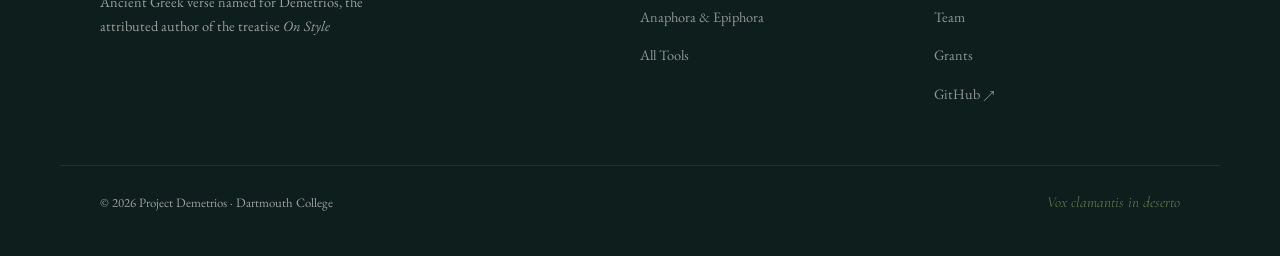
==== commit 9e73de0b: "Update index.html" ====
--- a/index.html
+++ b/index.html
@@ -290,8 +290,8 @@
   <div class="footer-inner">
     <div class="footer-brand">
       <div class="brand-name">Project Demetrios</div>
-      <p>Open-source computational tools for the analysis of Ancient Greek verse named for Demetrius, the attributed author of the treatise <i>On Style</i></p>
-    </div>
+        <p>Open-source computational tools for the analysis of Ancient Greek verse named for Demetrios, the attributed author of the treatise <i>On Style</i></p>    
+      </div>
     <div class="footer-col">
       <h4>Tools</h4>
       <ul>
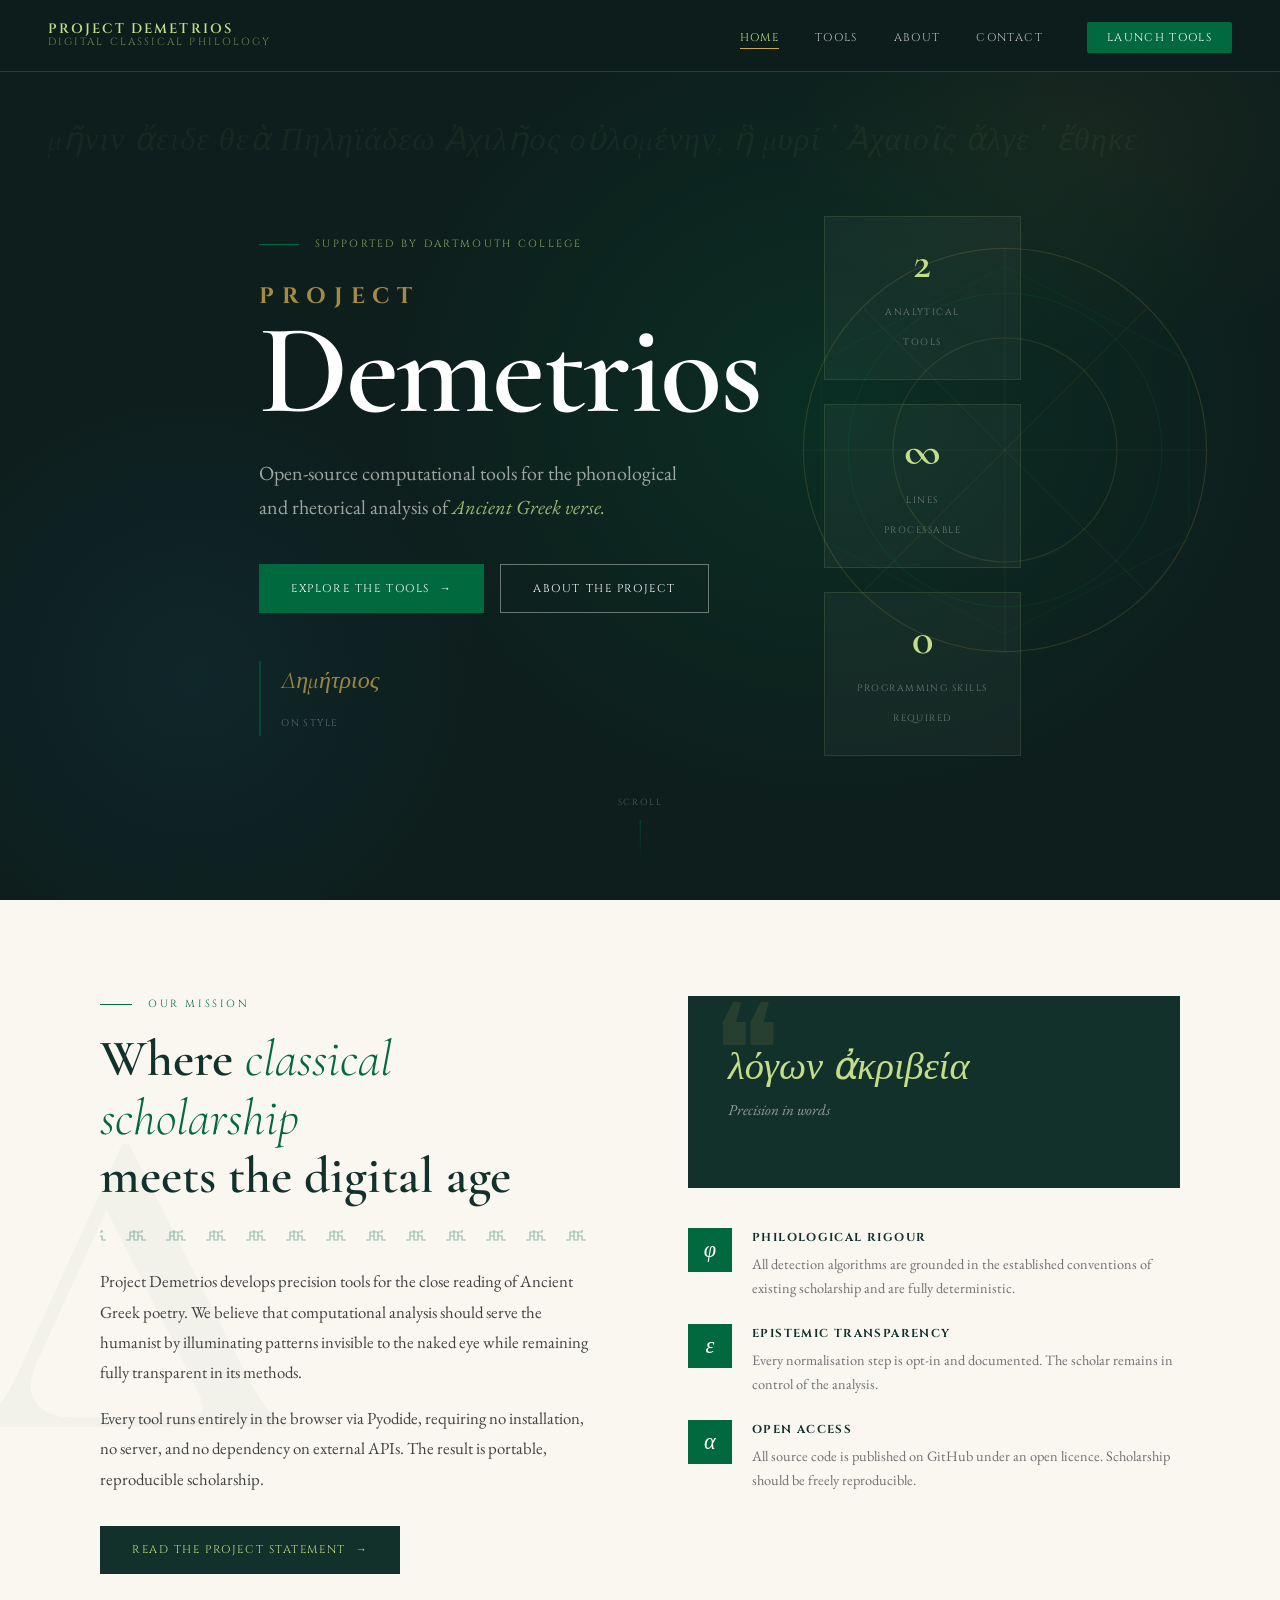
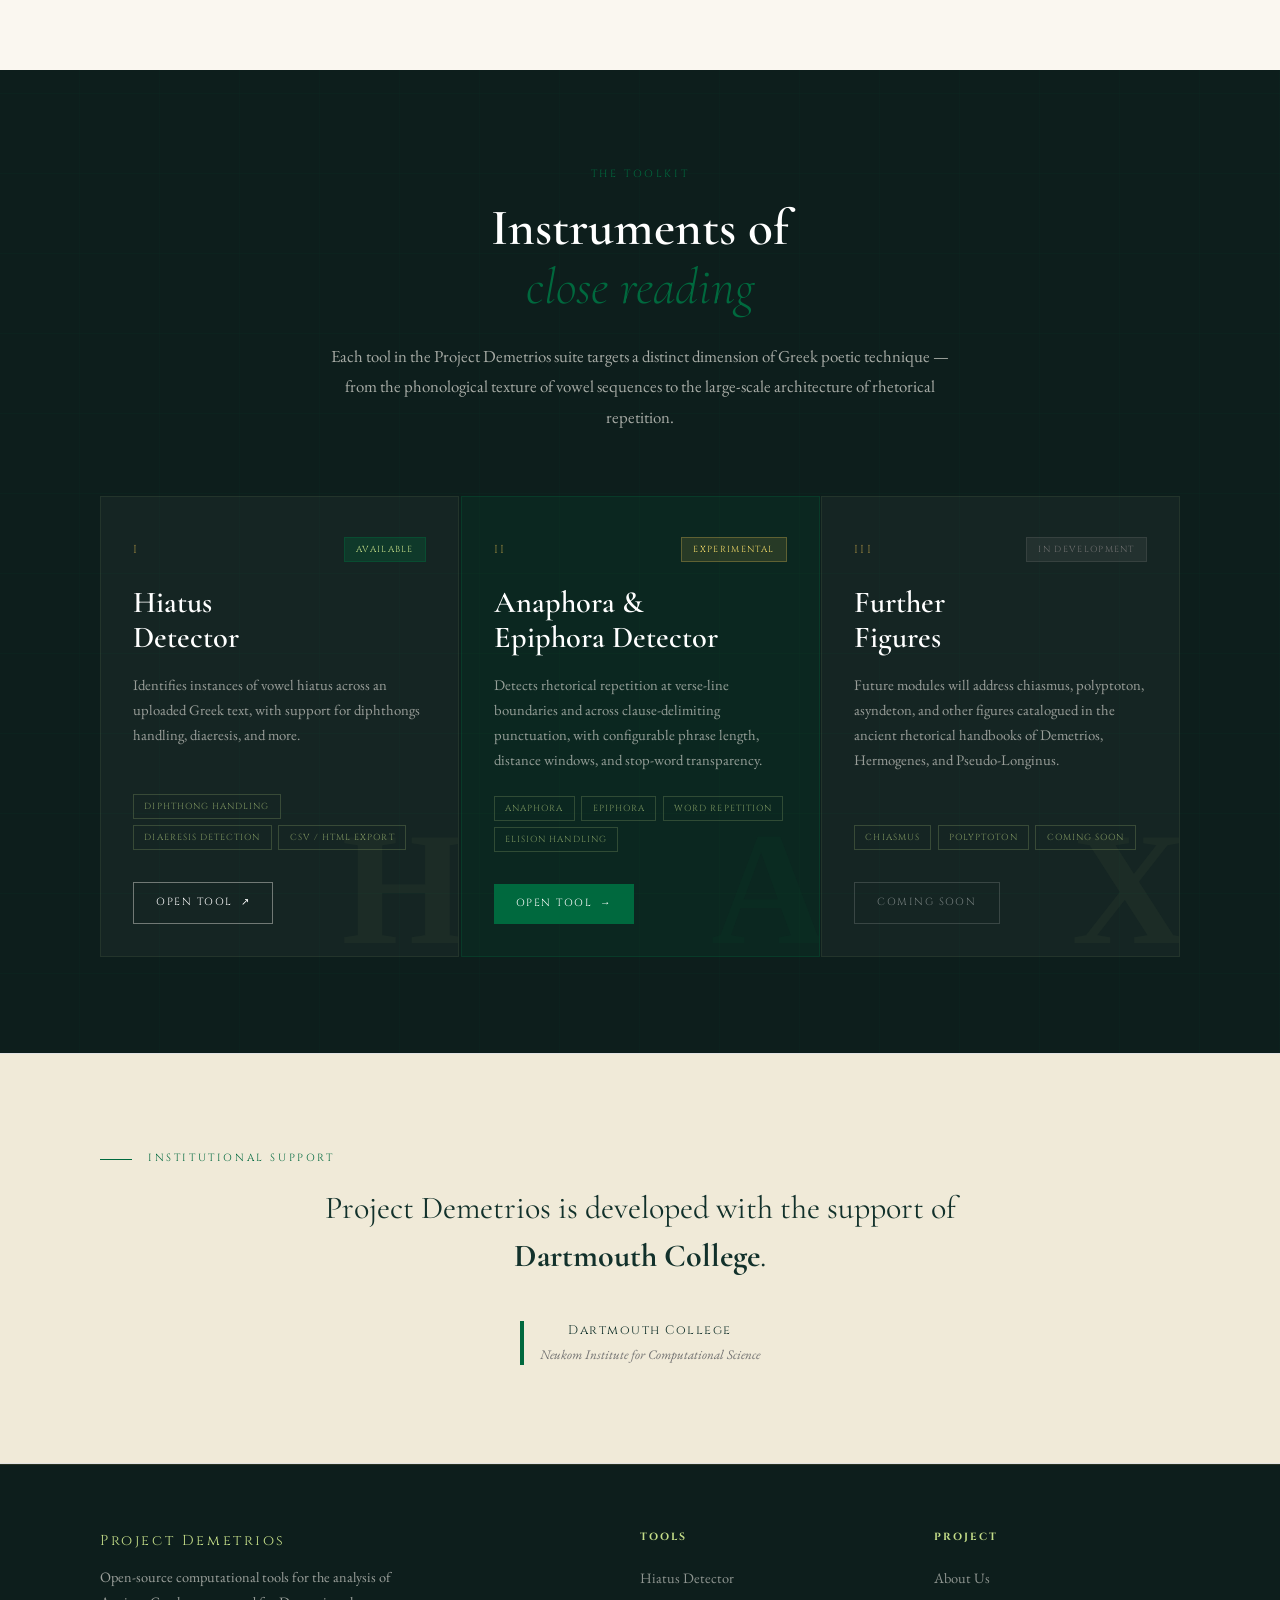
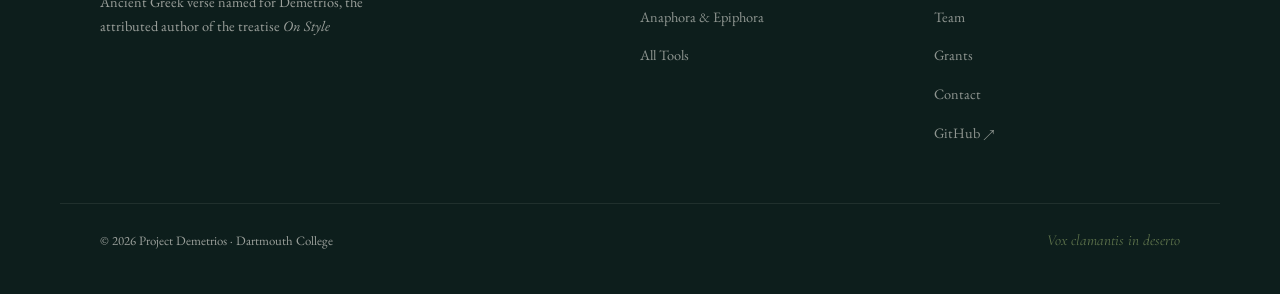
==== commit f0b3a864: "Update index.html" ====
--- a/index.html
+++ b/index.html
@@ -29,6 +29,7 @@
     <li><a href="index.html">Home</a></li>
     <li><a href="tools.html">Tools</a></li>
     <li><a href="about.html">About</a></li>
+    <li><a href="contact.html">Contact</a></li>
     <li><a href="tools.html" class="nav-cta">Launch Tools</a></li>
   </ul>
 </nav>
@@ -306,6 +307,7 @@
         <li><a href="about.html">About Us</a></li>
         <li><a href="about.html#team">Team</a></li>
         <li><a href="about.html#grants">Grants</a></li>
+        <li><a href="contact.html">Contact</a></li>
         <li><a href="https://github.com/dartmouth/project-demetrios" target="_blank">GitHub ↗</a></li>
       </ul>
     </div>
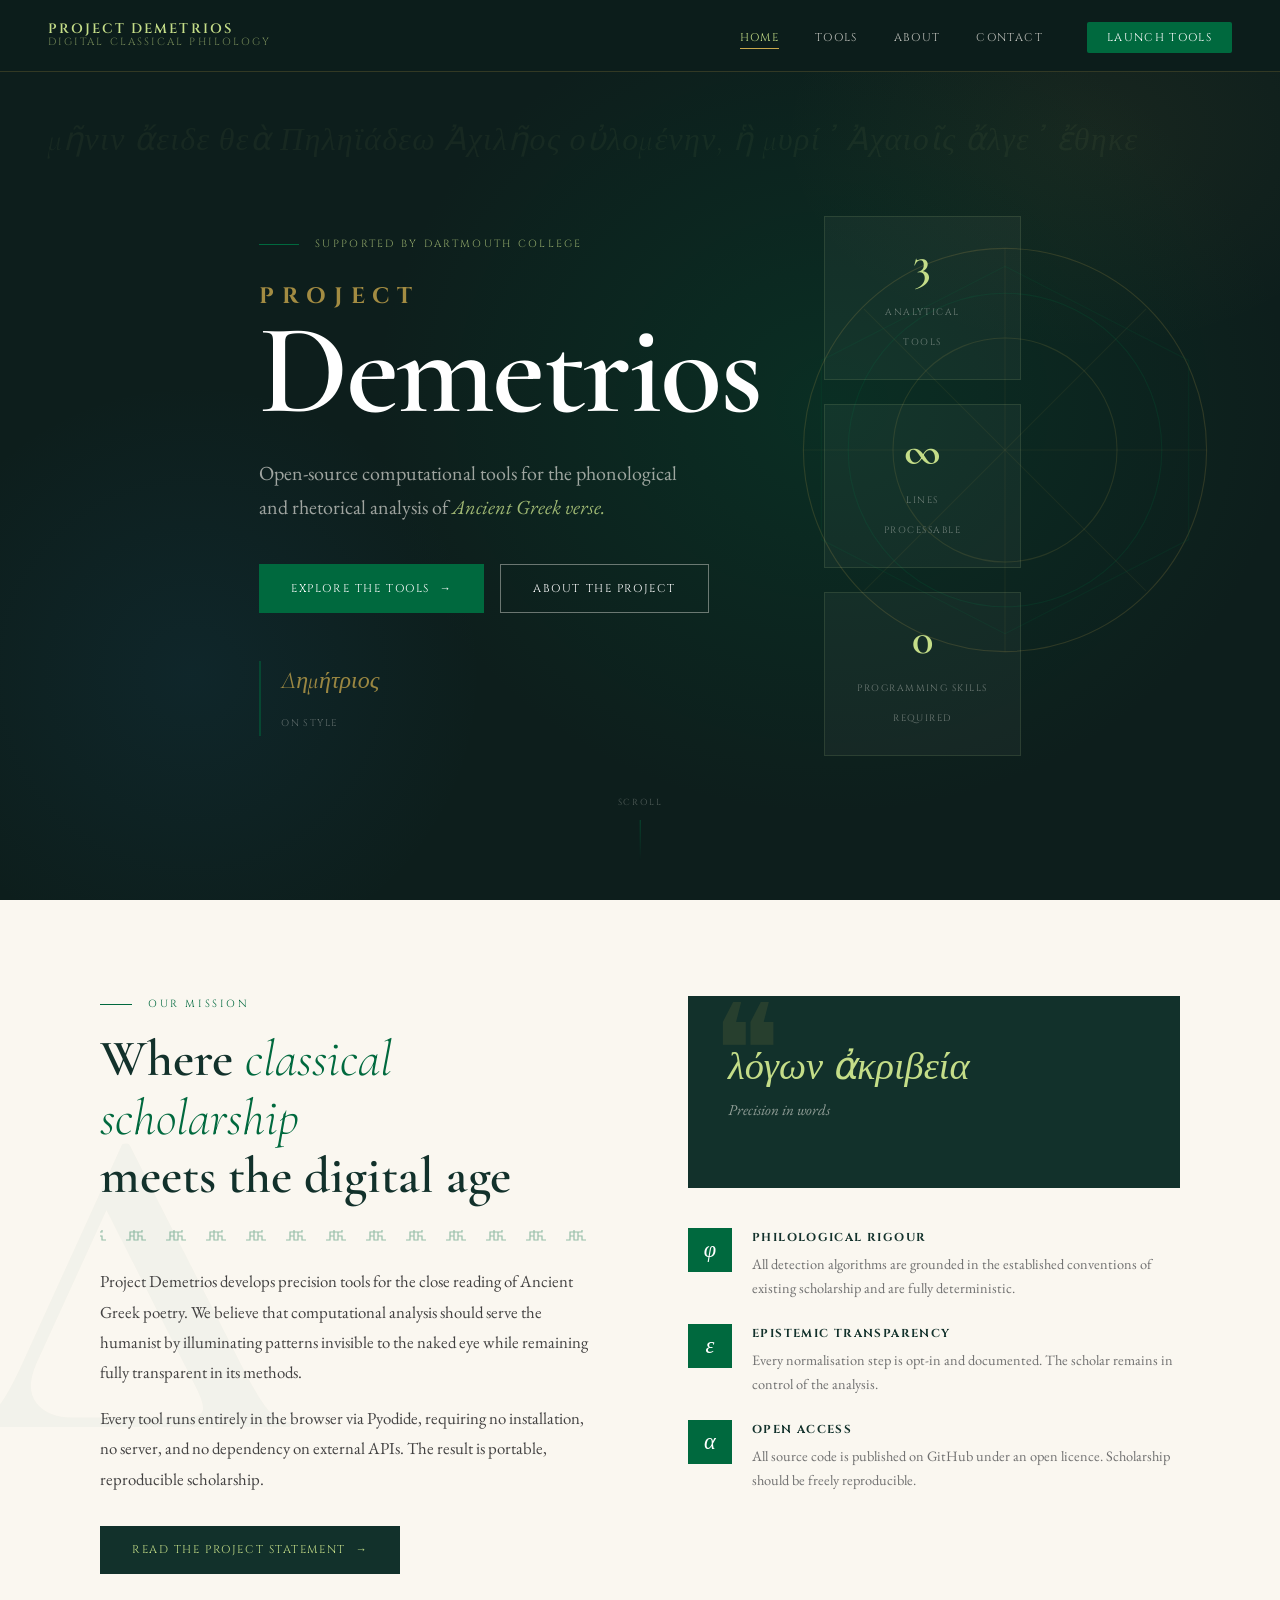
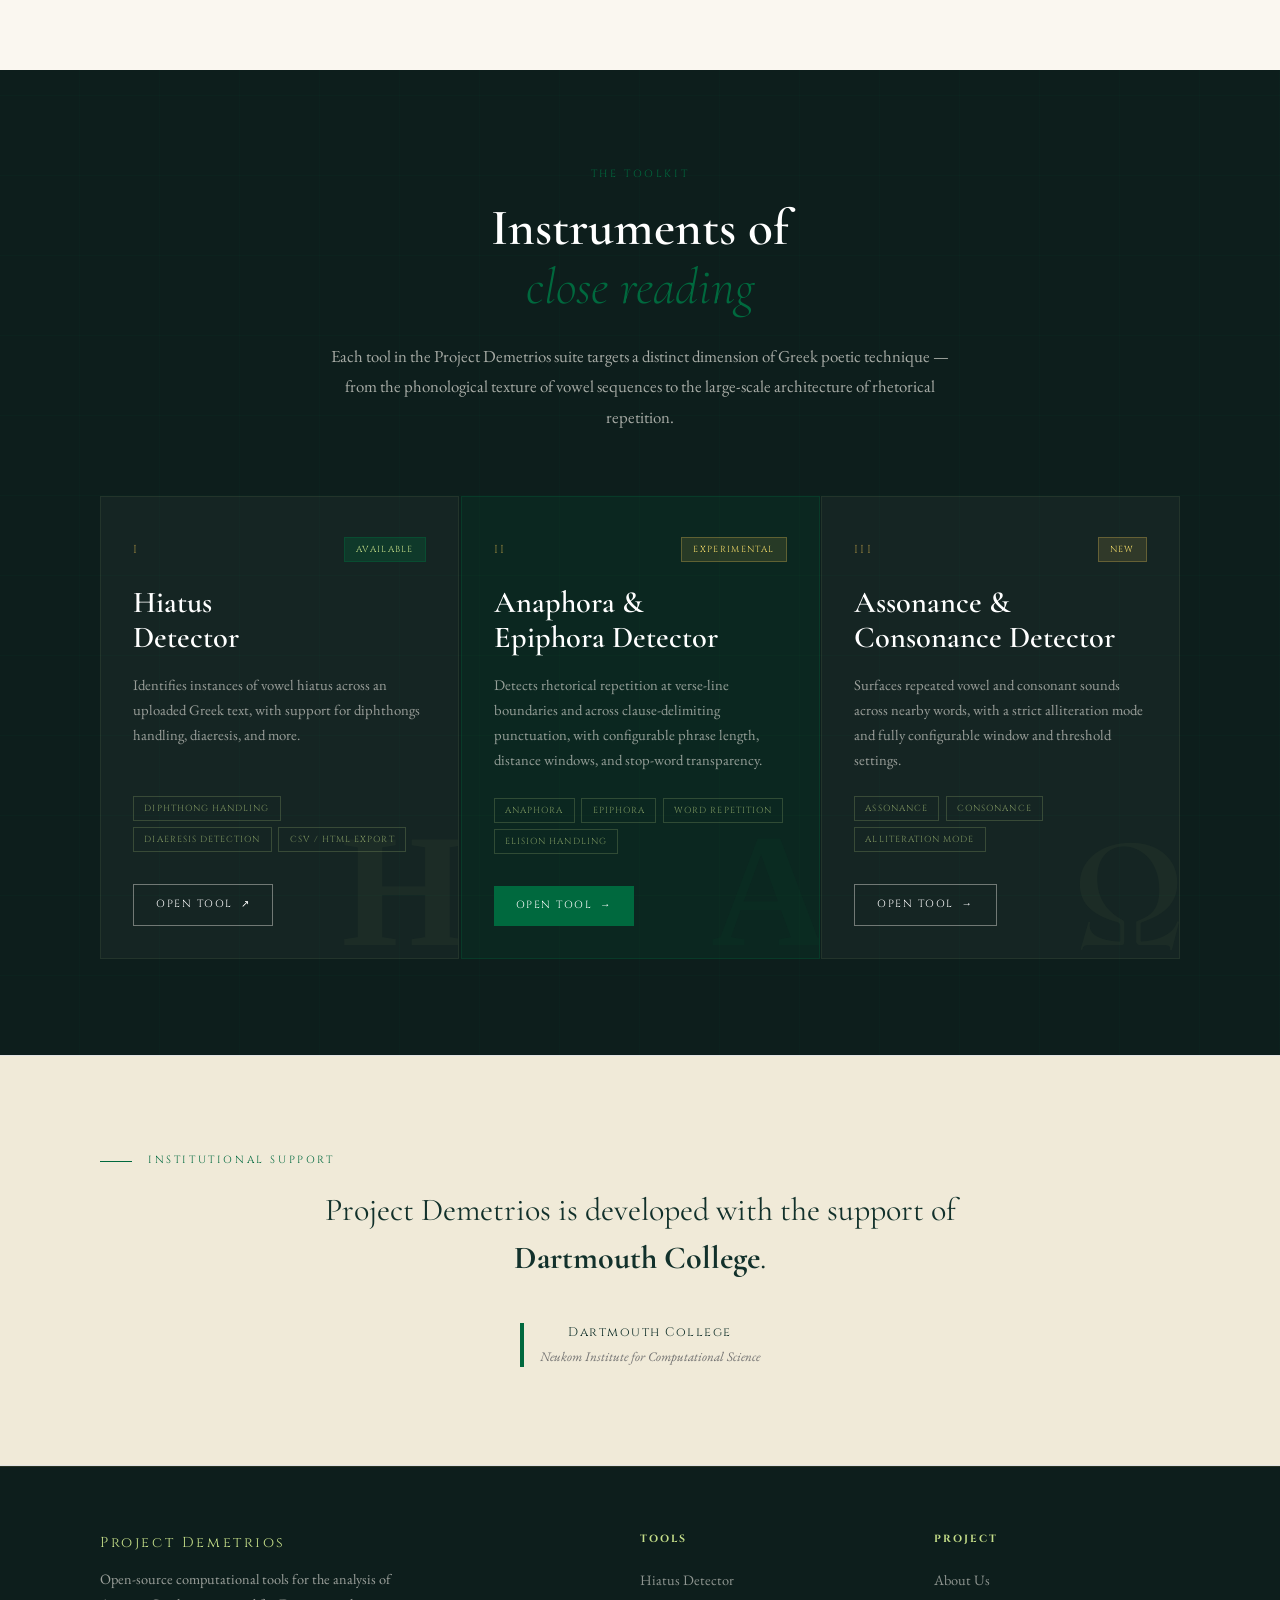
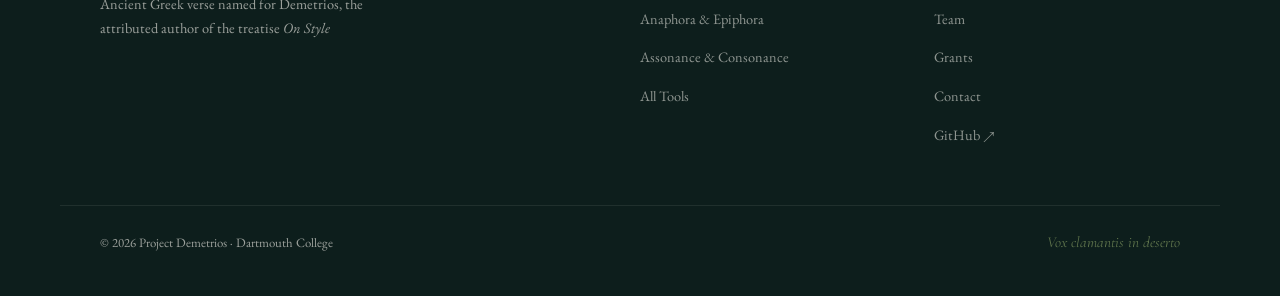
==== commit fb862137: "Update index.html" ====
--- a/index.html
+++ b/index.html
@@ -85,7 +85,7 @@
 
     <div class="hero-stat-cluster" aria-label="Project highlights">
       <div class="stat-card">
-        <span class="stat-num">2</span>
+        <span class="stat-num">3</span>
         <span class="stat-label">Analytical<br>Tools</span>
       </div>
       <div class="stat-card">
@@ -237,27 +237,27 @@
         </a>
       </article>
 
-      <!-- Tool 3: Coming soon -->
-      <article class="tool-card tool-card--soon reveal" data-delay="240">
+      <!-- Tool 3: Assonance / Consonance -->
+      <article class="tool-card reveal" data-delay="240">
         <div class="tool-card-header">
           <div class="tool-number">III</div>
-          <div class="tool-badge tool-badge--soon">In Development</div>
-        </div>
-        <div class="tool-greek-letter" aria-hidden="true">Χ</div>
-        <h3 class="tool-title">Further<br>Figures</h3>
+          <div class="tool-badge tool-badge--new">New</div>
+        </div>
+        <div class="tool-greek-letter" aria-hidden="true">Ω</div>
+        <h3 class="tool-title">Assonance &amp;<br>Consonance Detector</h3>
         <p class="tool-desc">
-          Future modules will address chiasmus, polyptoton, asyndeton,
-          and other figures catalogued in the ancient rhetorical handbooks
-          of Demetrios, Hermogenes, and Pseudo-Longinus.
+          Surfaces repeated vowel and consonant sounds across nearby words,
+          with a strict alliteration mode and fully configurable window
+          and threshold settings.
         </p>
         <div class="tool-features">
-          <span>Chiasmus</span>
-          <span>Polyptoton</span>
-          <span>Coming Soon</span>
-        </div>
-        <span class="tool-link btn btn-outline" style="opacity:0.4;cursor:not-allowed;">
-          Coming Soon
-        </span>
+          <span>Assonance</span>
+          <span>Consonance</span>
+          <span>Alliteration mode</span>
+        </div>
+        <a href="tools.html#assonance" class="tool-link btn btn-outline">
+          Open Tool <span>→</span>
+        </a>
       </article>
 
     </div>
@@ -298,6 +298,7 @@
       <ul>
         <li><a href="https://projectdemetrios.dartmouth.edu/hiatus/" target="_blank">Hiatus Detector</a></li>
         <li><a href="https://projectdemetrios.dartmouth.edu/anaphora/">Anaphora &amp; Epiphora</a></li>
+        <li><a href="https://projectdemetrios.dartmouth.edu/assonance/">Assonance &amp; Consonance</a></li>
         <li><a href="tools.html">All Tools</a></li>
       </ul>
     </div>
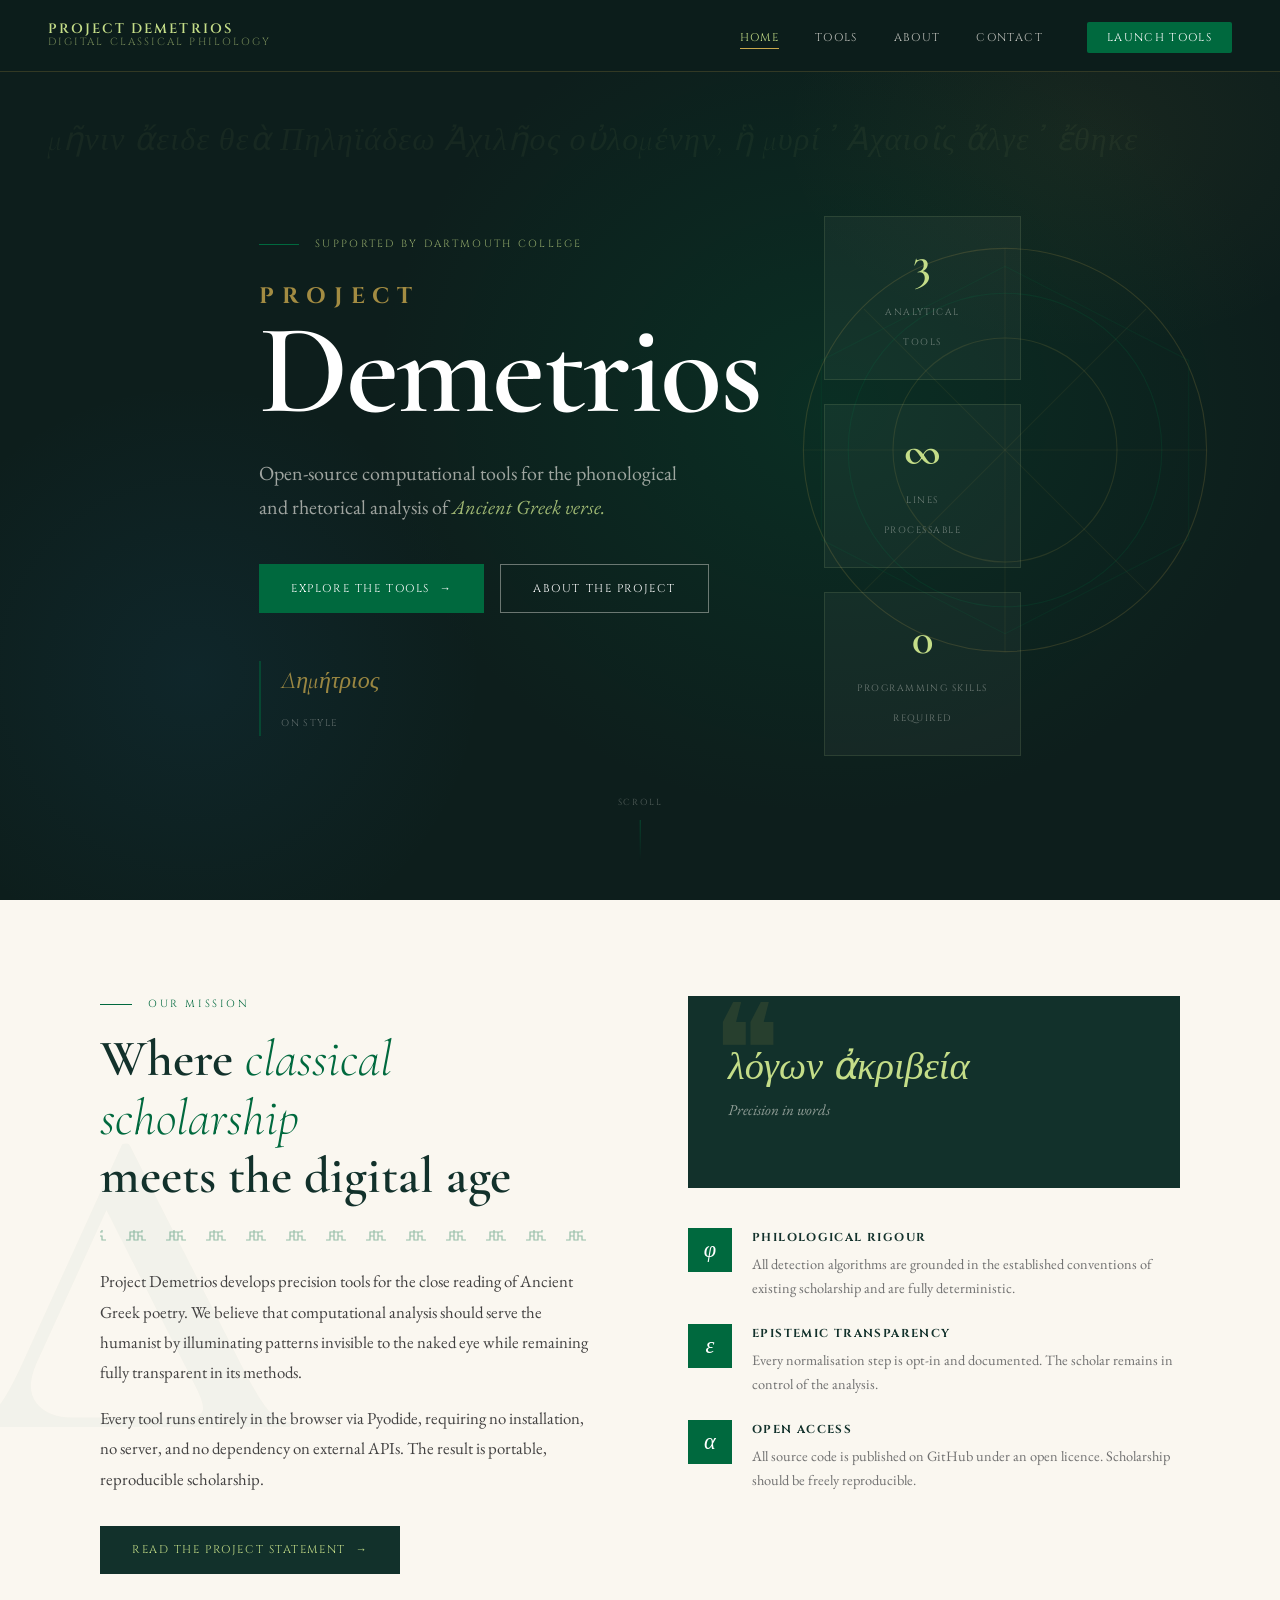
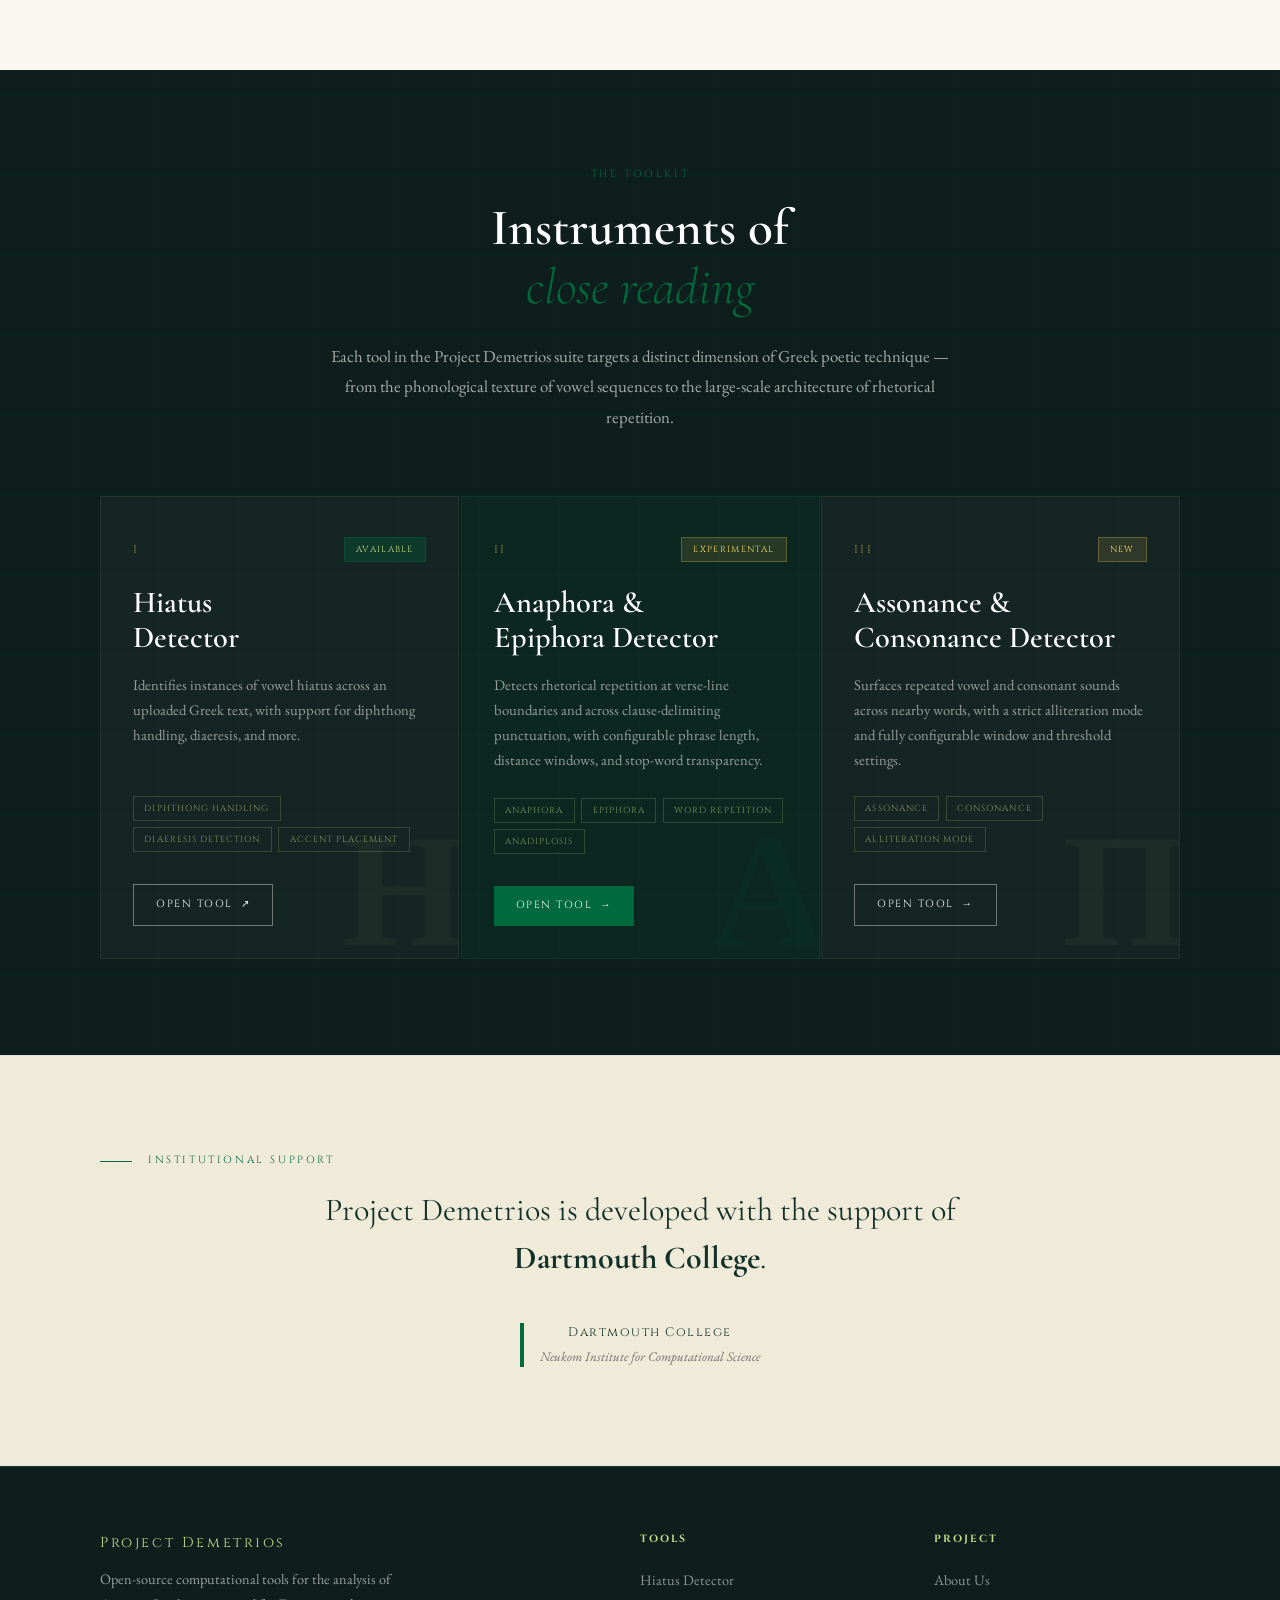
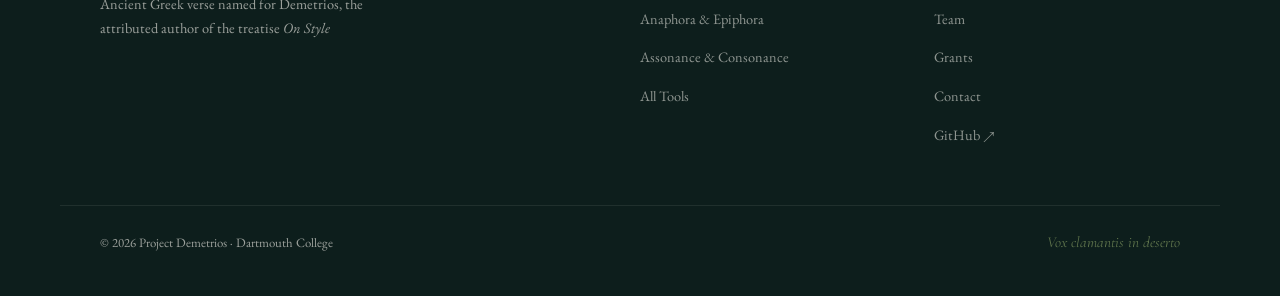
==== commit ac88d83f: "Update index.html" ====
--- a/index.html
+++ b/index.html
@@ -199,12 +199,12 @@
         <h3 class="tool-title">Hiatus<br>Detector</h3>
         <p class="tool-desc">
           Identifies instances of vowel hiatus across an uploaded Greek text, with
-          support for diphthongs handling, diaeresis, and more.
+          support for diphthong handling, diaeresis, and more.
         </p>
         <div class="tool-features">
           <span>Diphthong handling</span>
           <span>Diaeresis detection</span>
-          <span>CSV / HTML export</span>
+          <span>Accent placement</span>
         </div>
         <a href="https://projectdemetrios.dartmouth.edu/hiatus/"
            target="_blank" rel="noopener"
@@ -230,7 +230,7 @@
           <span>Anaphora</span>
           <span>Epiphora</span>
           <span>Word repetition</span>
-          <span>Elision handling</span>
+          <span>Anadiplosis</span>
         </div>
         <a href="tools.html" class="tool-link btn btn-primary">
           Open Tool <span>→</span>
@@ -243,7 +243,7 @@
           <div class="tool-number">III</div>
           <div class="tool-badge tool-badge--new">New</div>
         </div>
-        <div class="tool-greek-letter" aria-hidden="true">Ω</div>
+        <div class="tool-greek-letter" aria-hidden="true">Π</div>
         <h3 class="tool-title">Assonance &amp;<br>Consonance Detector</h3>
         <p class="tool-desc">
           Surfaces repeated vowel and consonant sounds across nearby words,
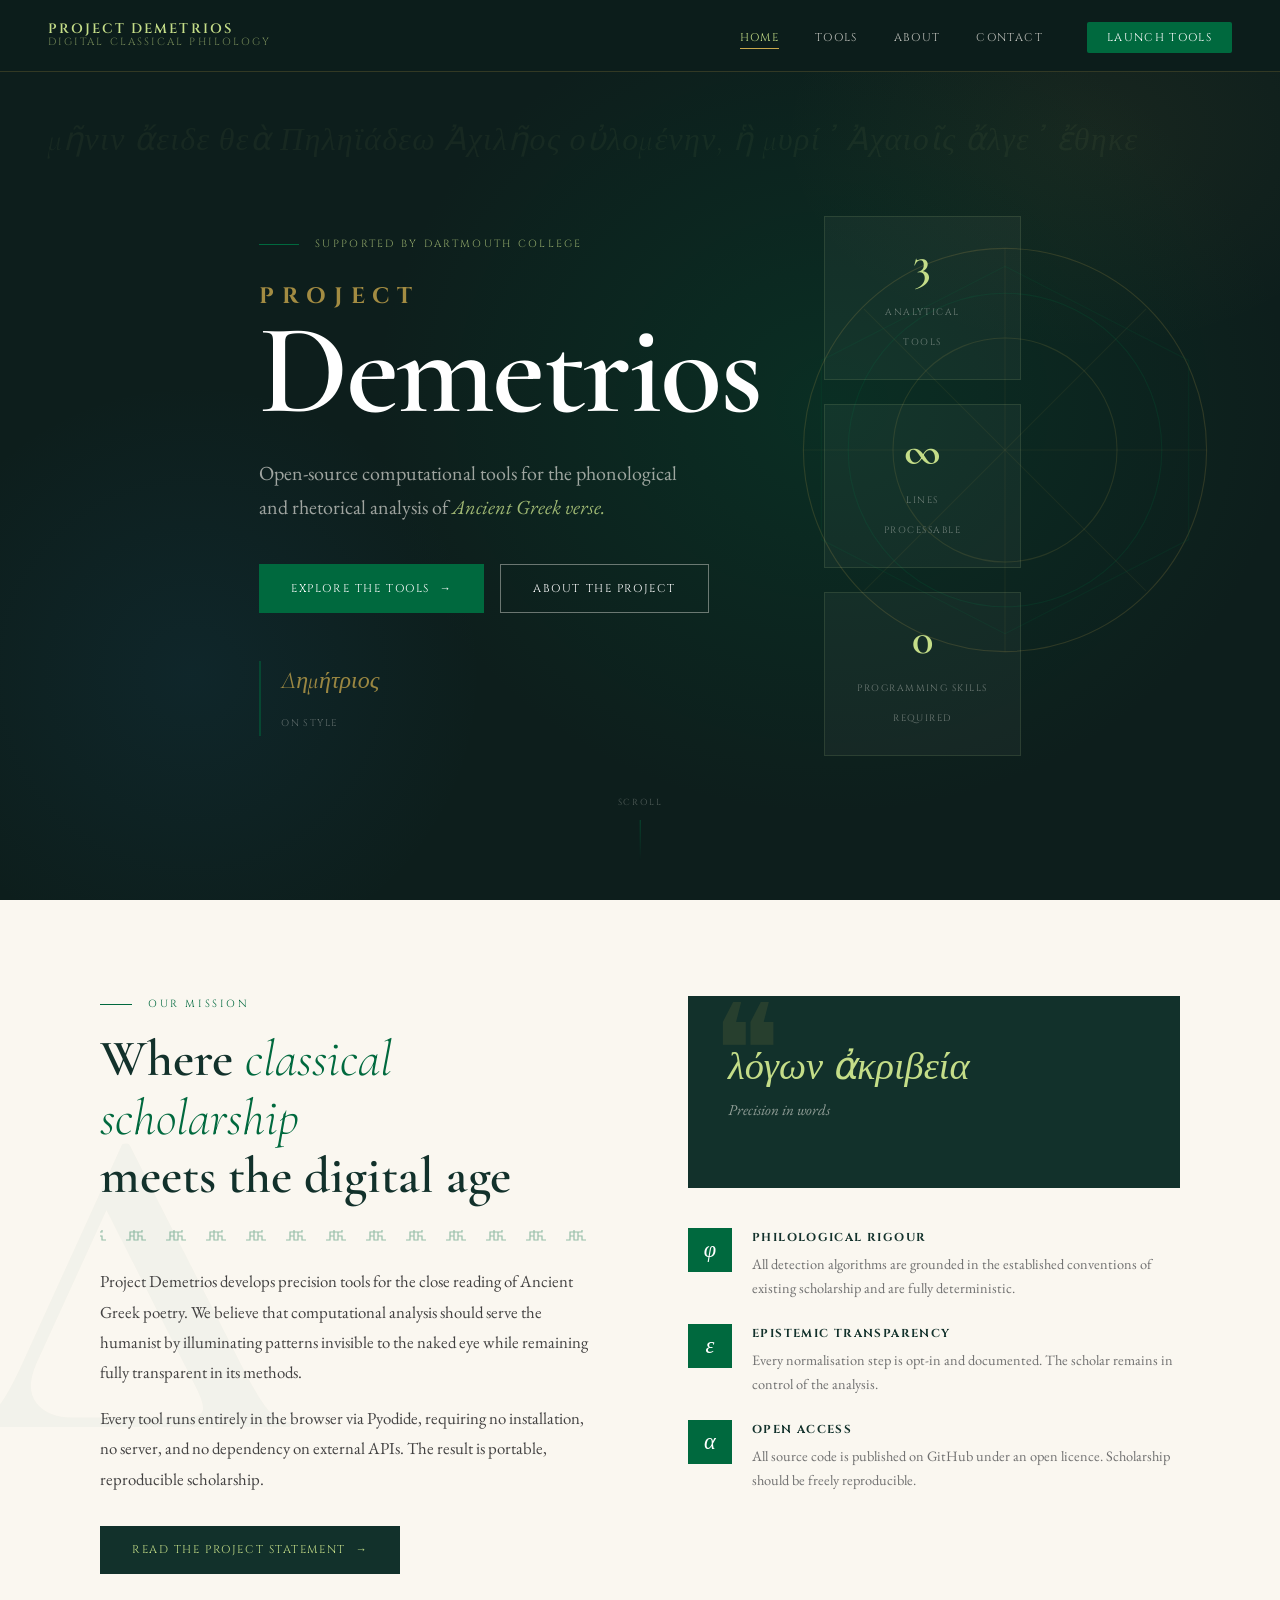
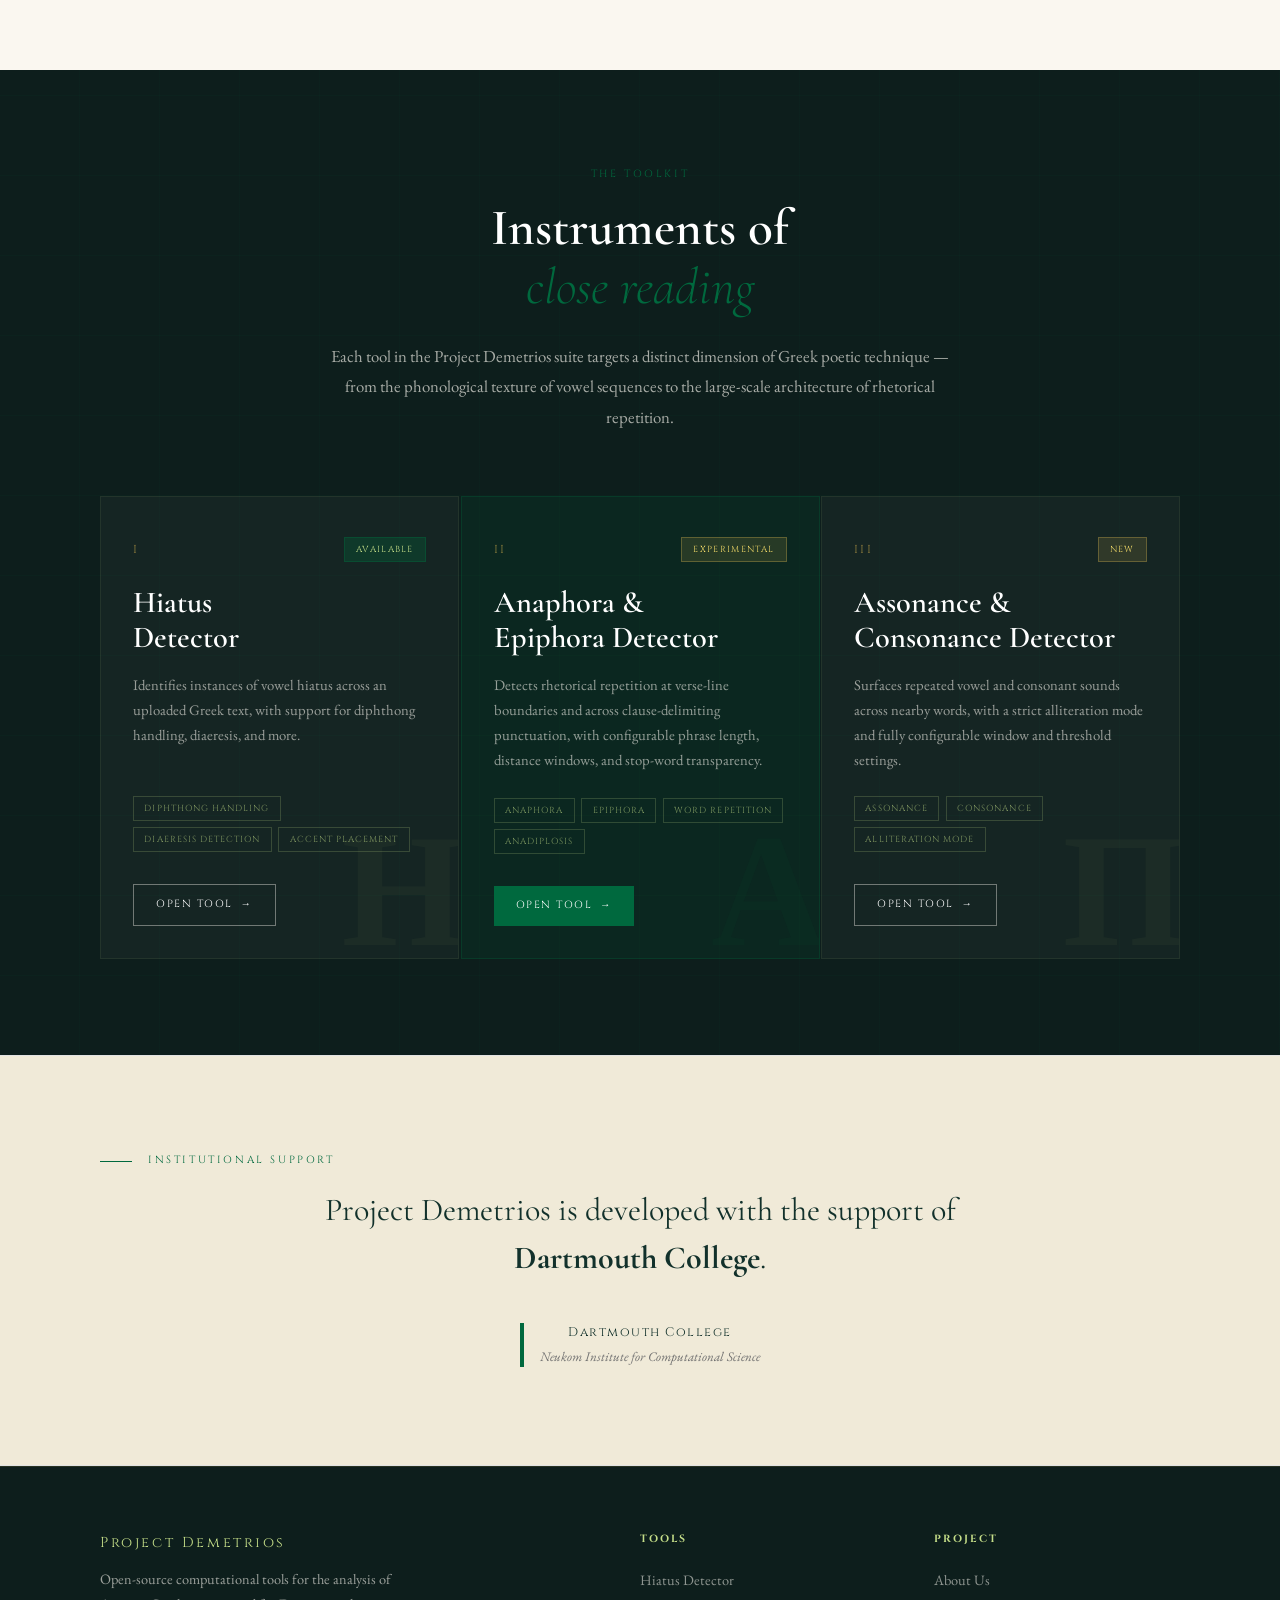
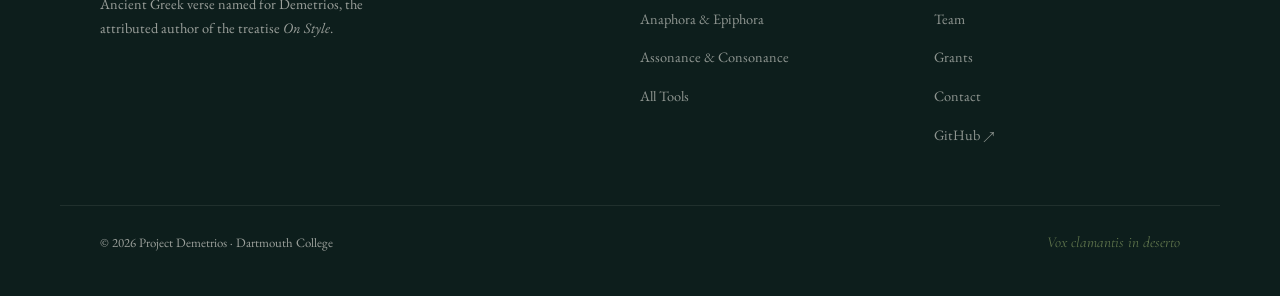
==== commit 9754956e: "Update index.html" ====
--- a/index.html
+++ b/index.html
@@ -209,7 +209,7 @@
         <a href="https://projectdemetrios.dartmouth.edu/hiatus/"
            target="_blank" rel="noopener"
            class="tool-link btn btn-outline">
-          Open Tool <span>↗</span>
+          Open Tool <span>→</span>
         </a>
       </article>
 
@@ -291,7 +291,7 @@
   <div class="footer-inner">
     <div class="footer-brand">
       <div class="brand-name">Project Demetrios</div>
-        <p>Open-source computational tools for the analysis of Ancient Greek verse named for Demetrios, the attributed author of the treatise <i>On Style</i></p>    
+        <p>Open-source computational tools for the analysis of Ancient Greek verse named for Demetrios, the attributed author of the treatise <i>On Style</i>.</p>    
       </div>
     <div class="footer-col">
       <h4>Tools</h4>
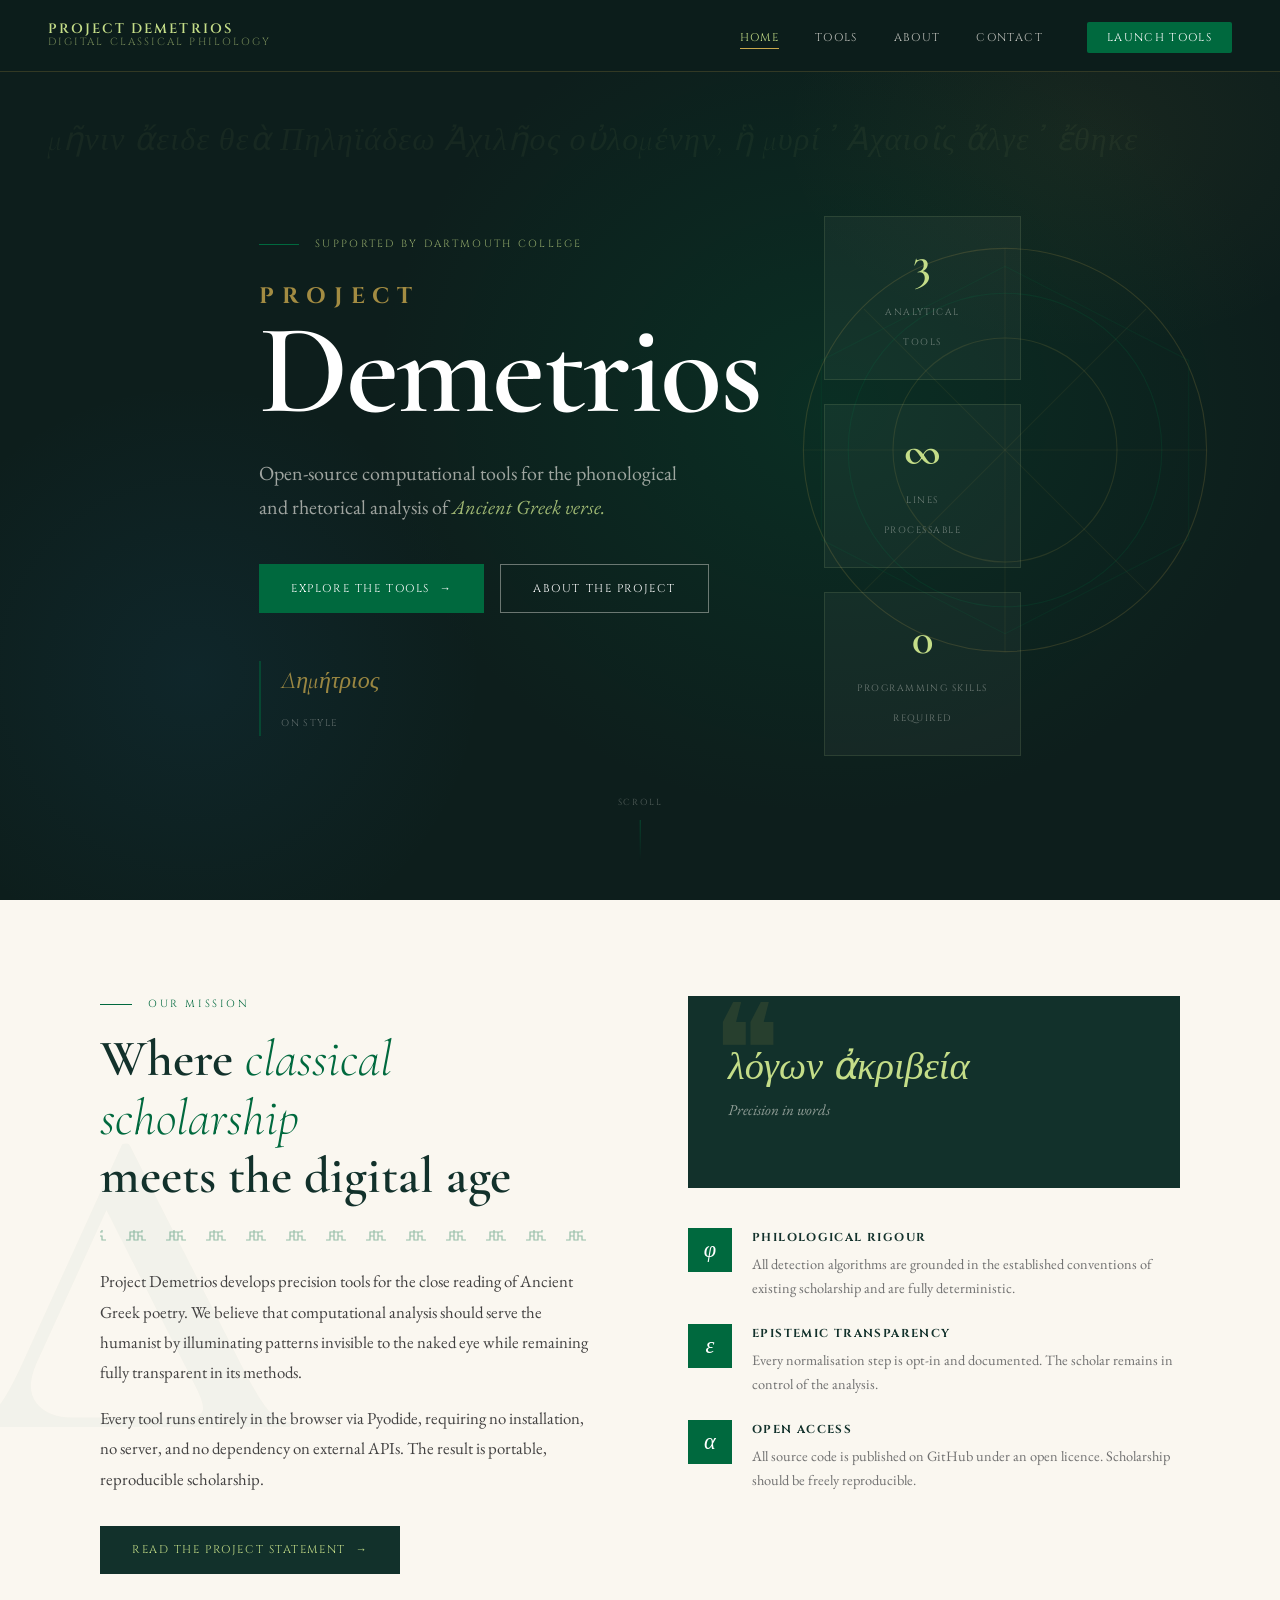
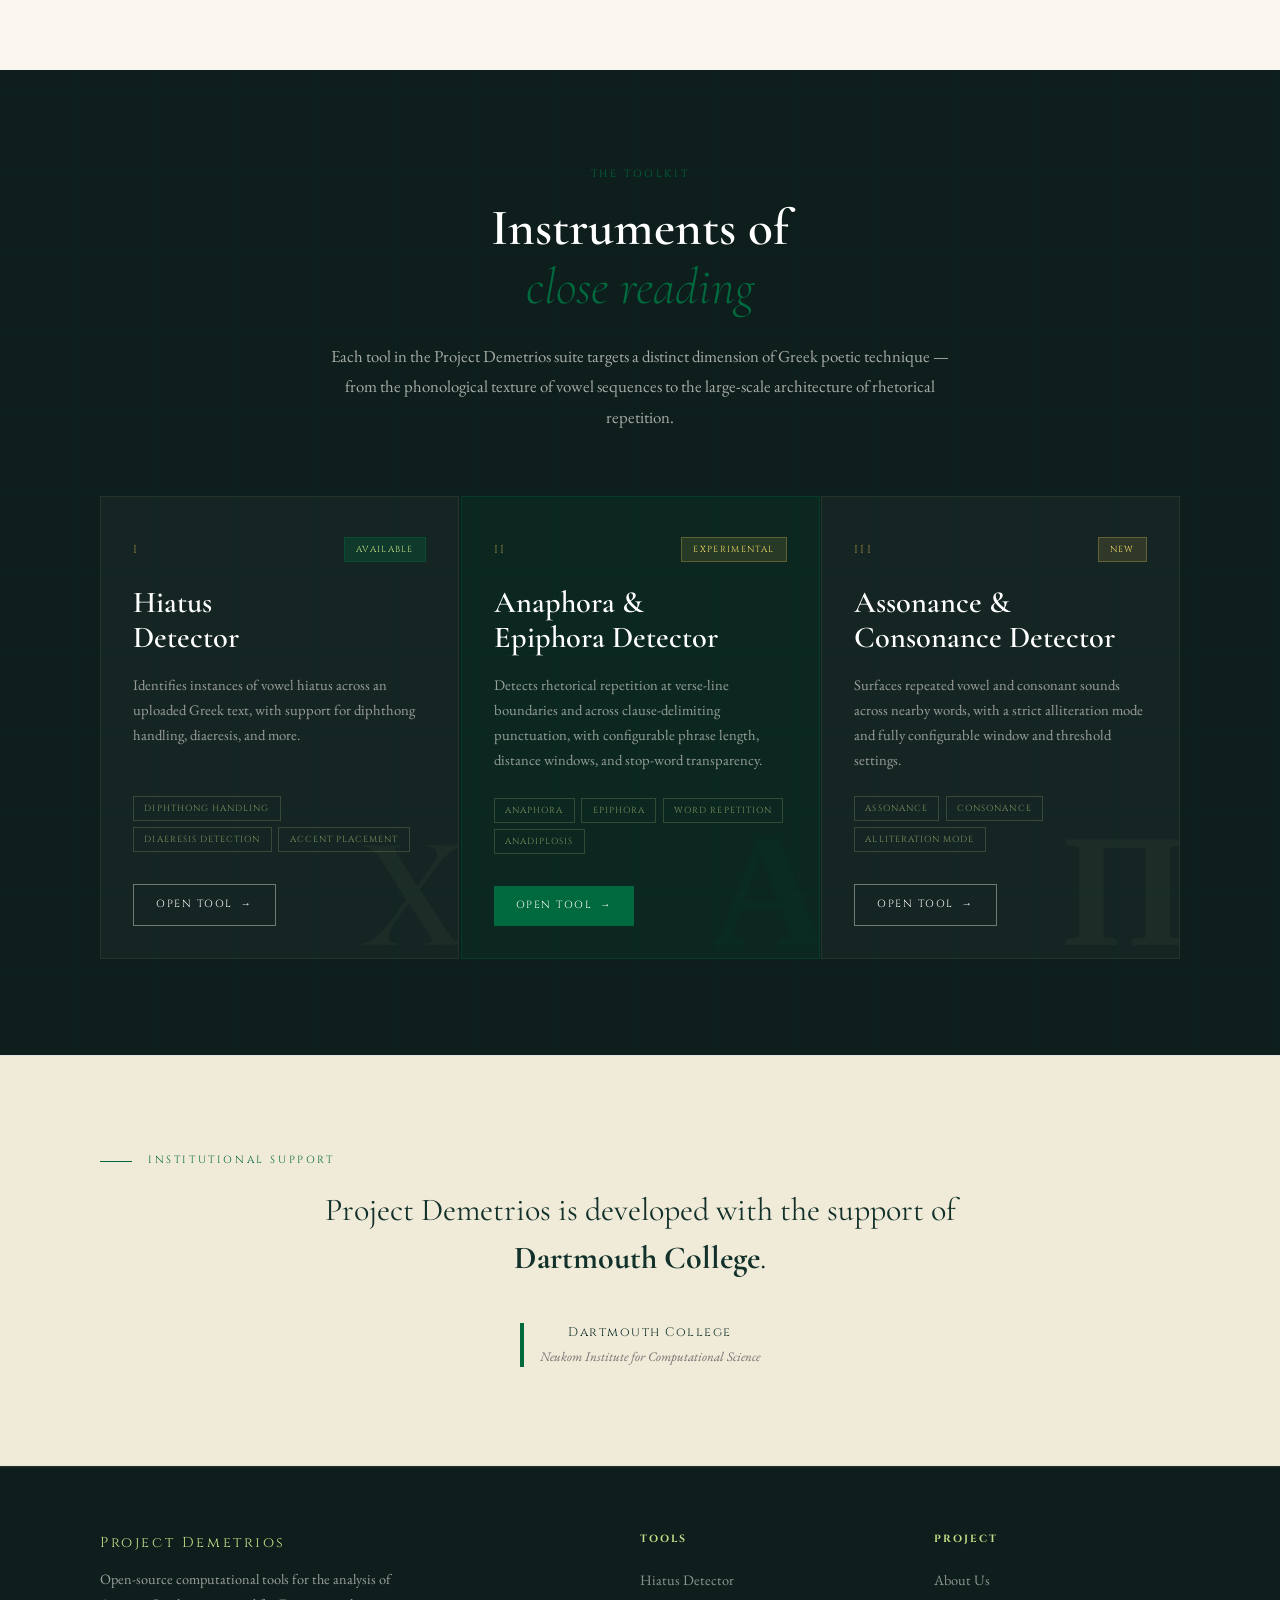
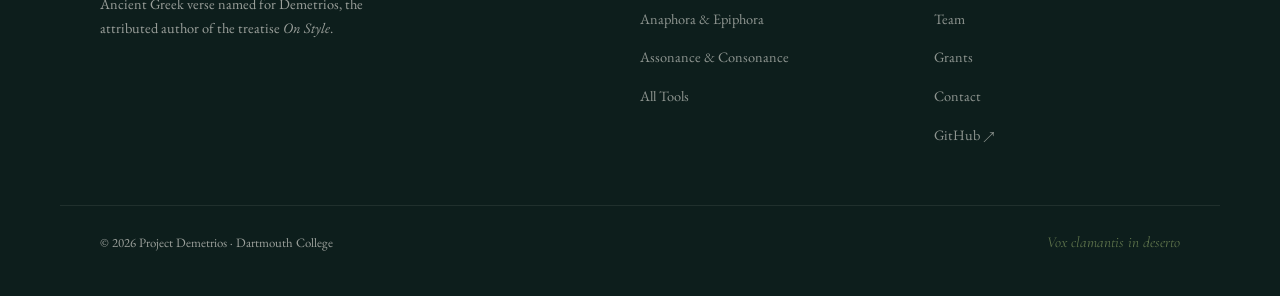
==== commit 6b15dba3: "Update index.html" ====
--- a/index.html
+++ b/index.html
@@ -195,7 +195,7 @@
           <div class="tool-number">I</div>
           <div class="tool-badge">Available</div>
         </div>
-        <div class="tool-greek-letter" aria-hidden="true">Η</div>
+        <div class="tool-greek-letter" aria-hidden="true">X</div>
         <h3 class="tool-title">Hiatus<br>Detector</h3>
         <p class="tool-desc">
           Identifies instances of vowel hiatus across an uploaded Greek text, with
